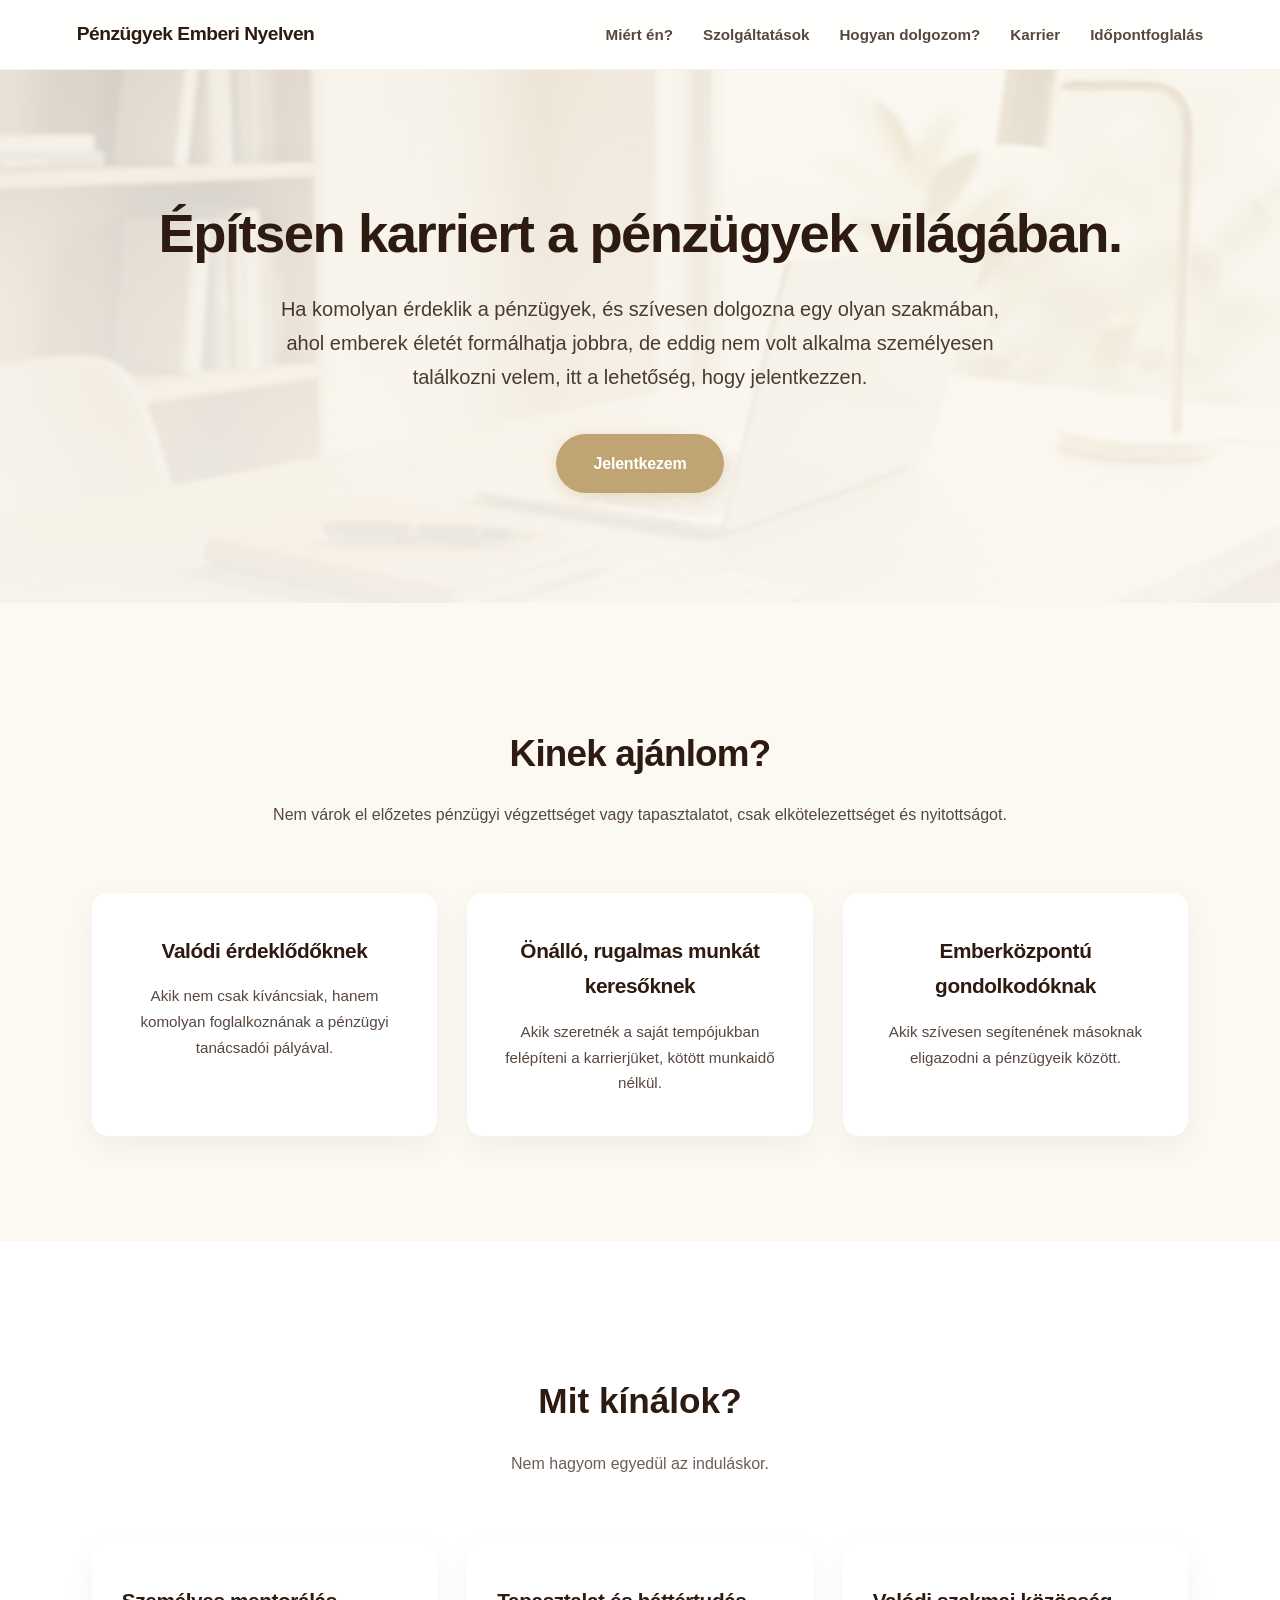
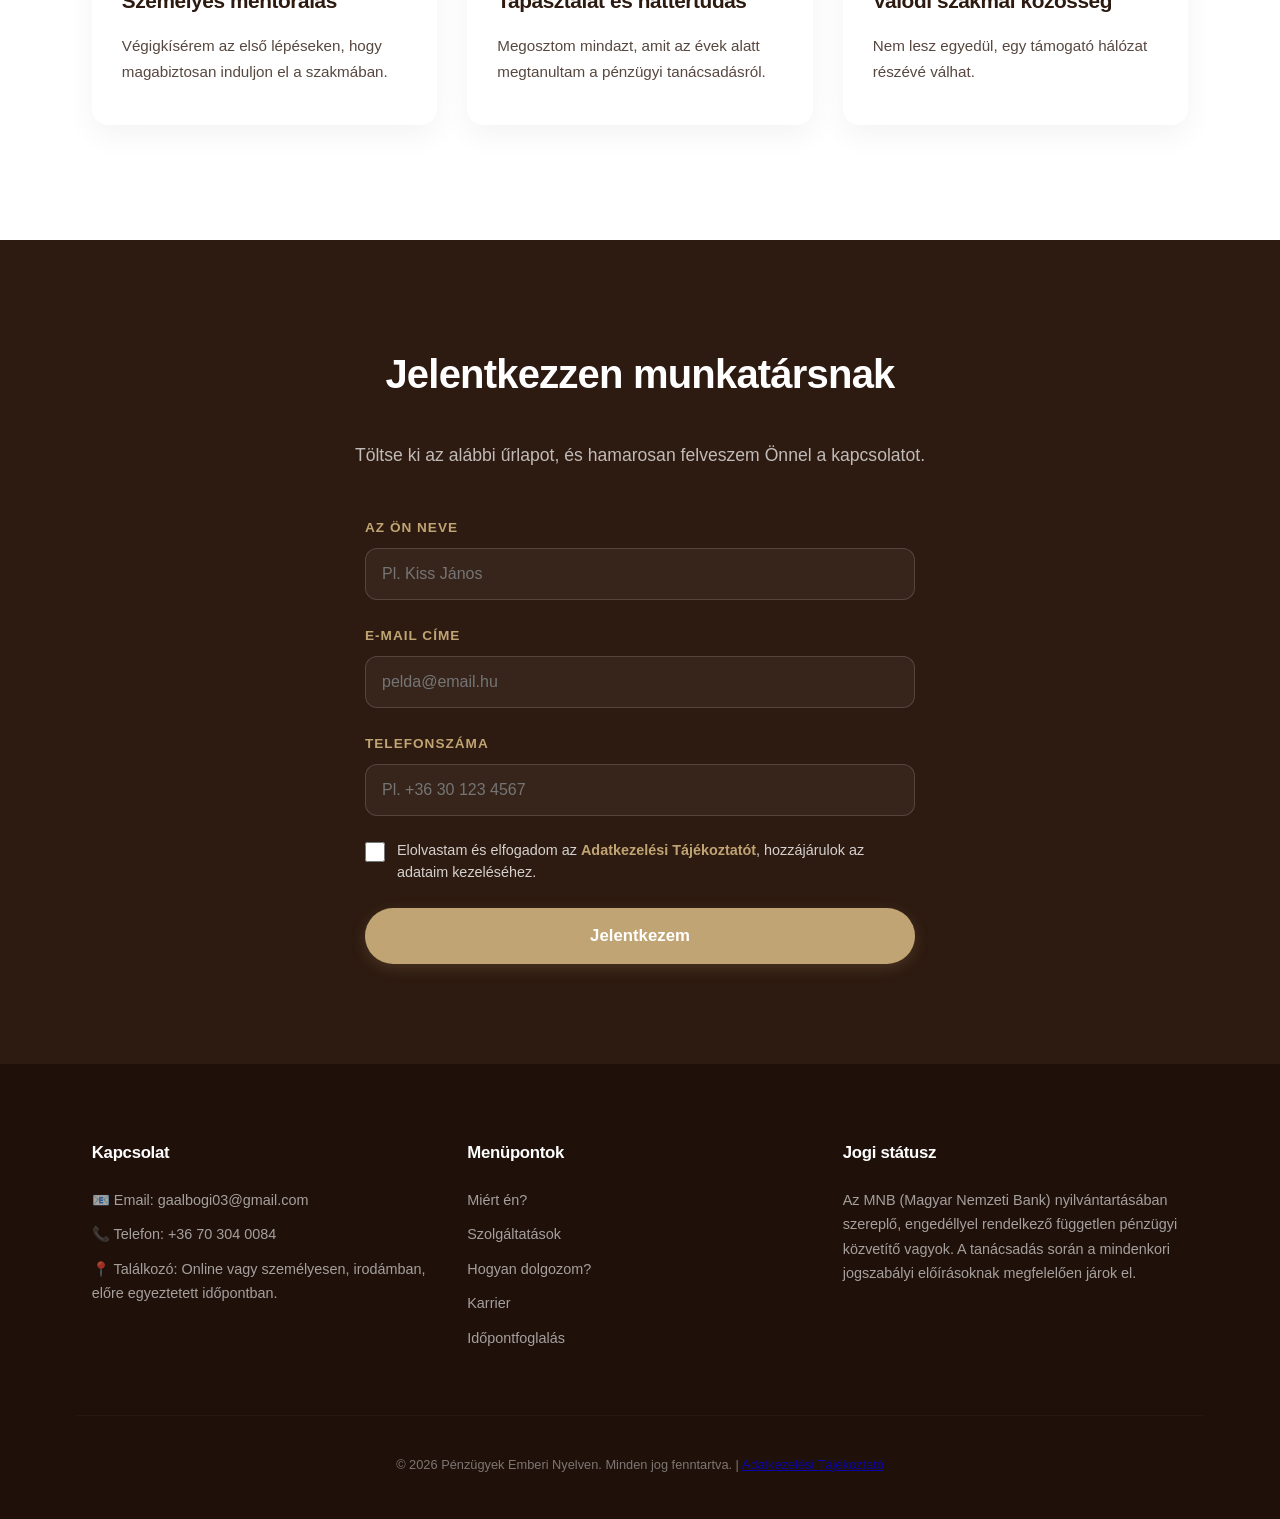
==== karrier.html @ 8284cee0 "Add branded OG share image and unify site tone to formal address Replace the portrait-crop og:image/" ====
<!DOCTYPE html>
<html lang="hu">
<head>
<meta charset="UTF-8">
<meta name="viewport" content="width=device-width, initial-scale=1.0">
<title>Karrier - Csatlakozzon hozzám | Pénzügyek Emberi Nyelven</title>
<link rel="icon" type="image/png" sizes="32x32" href="images/favicon-32.png">
<link rel="icon" type="image/png" sizes="16x16" href="images/favicon-16.png">
<link rel="apple-touch-icon" sizes="180x180" href="images/apple-touch-icon.png">
<meta name="description" content="Érdeklik a pénzügyek, és önálló, rugalmas karriert keres? Jelentkezzen pénzügyi tanácsadó munkatársnak, és induljon el mentorálással a szakmában.">

<!-- MEGOSZTÁSI ELŐNÉZET (OPEN GRAPH) -->
<meta property="og:type" content="website">
<meta property="og:title" content="Karrier a pénzügyek világában | Pénzügyek Emberi Nyelven">
<meta property="og:description" content="Érdeklik a pénzügyek, és önálló, rugalmas karriert keres? Jelentkezzen pénzügyi tanácsadó munkatársnak, és induljon el mentorálással a szakmában.">
<meta property="og:image" content="https://gaalbogi03-ui.github.io/Bogi-weboldal/images/og-image.jpg">
<meta property="og:url" content="https://gaalbogi03-ui.github.io/Bogi-weboldal/karrier.html">
<meta property="og:locale" content="hu_HU">
<meta name="twitter:card" content="summary_large_image">
<meta name="twitter:title" content="Karrier a pénzügyek világában | Pénzügyek Emberi Nyelven">
<meta name="twitter:description" content="Érdeklik a pénzügyek, és önálló, rugalmas karriert keres? Jelentkezzen pénzügyi tanácsadó munkatársnak, és induljon el mentorálással a szakmában.">
<meta name="twitter:image" content="https://gaalbogi03-ui.github.io/Bogi-weboldal/images/og-image.jpg">

<!-- Helyben tárolt Plus Jakarta Sans betűtípus (GDPR miatt nem Google szerverről töltődik be) -->
<link href="fonts/plus-jakarta-sans.css" rel="stylesheet">
<link href="styles.css" rel="stylesheet">

</head>
<body>

<!-- NAVIGÁCIÓ -->
<nav class="navbar">
<div class="container">
<a href="index.html" class="logo">Pénzügyek Emberi Nyelven</a>
<button class="nav-toggle" id="nav-toggle" aria-label="Menü megnyitása" aria-expanded="false">
<span></span><span></span><span></span>
</button>
<ul class="nav-links" id="nav-links">
<li><a href="index.html#rolam">Miért én?</a></li>
<li><a href="index.html#szolgaltatasok">Szolgáltatások</a></li>
<li><a href="index.html#folyamat">Hogyan dolgozom?</a></li>
<li><a href="karrier.html">Karrier</a></li>
<li><a href="index.html#kapcsolat">Időpontfoglalás</a></li>
</ul>
</div>
</nav>

<main>
<!-- KARRIER HERO -->
<header class="hero">
<div class="hero-bg"></div>
<div class="hero-overlay"></div>
<div class="container">
<h1>Építsen karriert a pénzügyek világában.</h1>
<p>Ha komolyan érdeklik a pénzügyek, és szívesen dolgozna egy olyan szakmában, ahol emberek életét formálhatja jobbra, de eddig nem volt alkalma személyesen találkozni velem, itt a lehetőség, hogy jelentkezzen.</p>
<a href="#jelentkezes" class="btn">Jelentkezem</a>
</div>
</header>

<!-- KINEK AJÁNLOM -->
<section class="intro">
<div class="container">
<h2>Kinek ajánlom?</h2>
<p style="max-width: 750px; margin: 0 auto; opacity: 0.8;">Nem várok el előzetes pénzügyi végzettséget vagy tapasztalatot, csak elkötelezettséget és nyitottságot.</p>

<div class="features">
<div class="feature-box">
<h3>Valódi érdeklődőknek</h3>
<p>Akik nem csak kíváncsiak, hanem komolyan foglalkoznának a pénzügyi tanácsadói pályával.</p>
</div>
<div class="feature-box">
<h3>Önálló, rugalmas munkát keresőknek</h3>
<p>Akik szeretnék a saját tempójukban felépíteni a karrierjüket, kötött munkaidő nélkül.</p>
</div>
<div class="feature-box">
<h3>Emberközpontú gondolkodóknak</h3>
<p>Akik szívesen segítenének másoknak eligazodni a pénzügyeik között.</p>
</div>
</div>
</div>
</section>

<!-- MIT KÍNÁLOK -->
<section class="services">
<div class="container">
<h2 style="text-align: center; font-size: 2.2rem; margin-bottom: 20px;">Mit kínálok?</h2>
<p style="text-align: center; opacity: 0.7; margin-bottom: 50px;">Nem hagyom egyedül az induláskor.</p>

<div class="features">
<div class="feature-box">
<h3>Személyes mentorálás</h3>
<p>Végigkísérem az első lépéseken, hogy magabiztosan induljon el a szakmában.</p>
</div>
<div class="feature-box">
<h3>Tapasztalat és háttértudás</h3>
<p>Megosztom mindazt, amit az évek alatt megtanultam a pénzügyi tanácsadásról.</p>
</div>
<div class="feature-box">
<h3>Valódi szakmai közösség</h3>
<p>Nem lesz egyedül, egy támogató hálózat részévé válhat.</p>
</div>
</div>
</div>
</section>

<!-- JELENTKEZÉSI ŰRLAP -->
<section class="contact" id="jelentkezes">
<div class="container">
<h2>Jelentkezzen munkatársnak</h2>
<p>Töltse ki az alábbi űrlapot, és hamarosan felveszem Önnel a kapcsolatot.</p>

<form id="career-form" action="https://api.web3forms.com/submit" method="POST">
<input type="hidden" name="access_key" value="3ff886d4-8d54-4756-86e4-f9f395a678a9">
<input type="hidden" name="subject" value="Új karrier jelentkezés – Pénzügyek Emberi Nyelven">
<input type="hidden" name="from_name" value="Pénzügyek Emberi Nyelven weboldal - Karrier">
<input type="checkbox" name="botcheck" style="display:none" tabindex="-1" autocomplete="off">

<div class="form-group">
<label for="career-name">Az Ön neve</label>
<input type="text" id="career-name" name="name" placeholder="Pl. Kiss János" required>
</div>

<div class="form-group">
<label for="career-email">E-mail címe</label>
<input type="email" id="career-email" name="email" placeholder="pelda@email.hu" required>
</div>

<div class="form-group">
<label for="career-phone">Telefonszáma</label>
<input type="tel" id="career-phone" name="phone" placeholder="Pl. +36 30 123 4567" required>
</div>

<div class="checkbox-group">
<input type="checkbox" id="career-aszf" name="aszf" required>
<label for="career-aszf">Elolvastam és elfogadom az <a href="https://www.ovb.hu/szerviz/adatkezelesi-szabalyzat.html" target="_blank">Adatkezelési Tájékoztatót</a>, hozzájárulok az adataim kezeléséhez.</label>
</div>

<button type="submit" id="career-submit">Jelentkezem</button>
<p id="career-status" style="margin-top: 18px; font-weight: 600; display: none;"></p>
</form>
</div>
</section>
</main>

<!-- LÁBLÉC -->
<footer class="main-footer">
<div class="container">
<div class="footer-grid">
<div class="footer-col">
<h4>Kapcsolat</h4>
<p>📧 Email: <a href="mailto:gaalbogi03@gmail.com">gaalbogi03@gmail.com</a></p>
<p>📞 Telefon: <a href="tel:+36703040084">+36 70 304 0084</a></p>
<p>📍 Találkozó: Online vagy személyesen, irodámban, előre egyeztetett időpontban.</p>
</div>
<div class="footer-col">
<h4>Menüpontok</h4>
<p><a href="index.html#rolam">Miért én?</a></p>
<p><a href="index.html#szolgaltatasok">Szolgáltatások</a></p>
<p><a href="index.html#folyamat">Hogyan dolgozom?</a></p>
<p><a href="karrier.html">Karrier</a></p>
<p><a href="index.html#kapcsolat">Időpontfoglalás</a></p>
</div>
<div class="footer-col">
<h4>Jogi státusz</h4>
<p>Az MNB (Magyar Nemzeti Bank) nyilvántartásában szereplő, engedéllyel rendelkező független pénzügyi közvetítő vagyok. A tanácsadás során a mindenkori jogszabályi előírásoknak megfelelően járok el.</p>
</div>
</div>

<div class="footer-legal">
<p>&copy; 2026 Pénzügyek Emberi Nyelven. Minden jog fenntartva. | <a href="https://www.ovb.hu/szerviz/adatkezelesi-szabalyzat.html" target="_blank">Adatkezelési Tájékoztató</a></p>
</div>
</div>
</footer>

<!-- INTERAKTÍV JAVASCRIPT -->
<script src="script.js"></script>
<script>
// KARRIER JELENTKEZÉSI ŰRLAP KÜLDÉSE (Web3Forms, oldalelhagyás nélkül)
const careerForm = document.getElementById('career-form');
const careerStatus = document.getElementById('career-status');
const careerSubmit = document.getElementById('career-submit');

careerForm.addEventListener('submit', function(e) {
e.preventDefault();

careerSubmit.disabled = true;
careerSubmit.textContent = 'Küldés...';
careerStatus.style.display = 'none';

fetch(careerForm.action, {
method: 'POST',
headers: { 'Accept': 'application/json' },
body: new FormData(careerForm)
})
.then(response => response.json())
.then(data => {
if (data.success) {
careerStatus.textContent = 'Köszönjük a jelentkezését! Hamarosan felvesszük Önnel a kapcsolatot.';
careerStatus.style.color = '#8FCB9B';
careerForm.reset();
} else {
careerStatus.textContent = 'Hiba történt a küldés során. Kérjük, próbálja meg később, vagy írjon a gaalbogi03@gmail.com címre.';
careerStatus.style.color = '#E38B8B';
}
careerStatus.style.display = 'block';
})
.catch(() => {
careerStatus.textContent = 'Hiba történt a küldés során. Kérjük, próbálja meg később, vagy írjon a gaalbogi03@gmail.com címre.';
careerStatus.style.color = '#E38B8B';
careerStatus.style.display = 'block';
})
.finally(() => {
careerSubmit.disabled = false;
careerSubmit.textContent = 'Jelentkezem';
});
});
</script>

</body>
</html>
---- styles.css ----
/* MODERNEBB & PRÉMIUMABB SZÍNPALETTA */
:root {
--primary-bg: #FCF9F2; /* Világos, tiszta krém háttér */
--dark-text: #2D1A10; /* Elegáns mélybarna a szövegeknek */
--accent-gold: #C0A473; /* Matt arany / pezsgő a gomboknak */
--accent-gold-hover: #A88E60;
--white-bg: #ffffff; /* Hófehér a kártyák kiemeléséhez */
--card-shadow: 0 10px 30px rgba(45, 26, 16, 0.05); /* Lágy, modern árnyék */
--card-shadow-hover: 0 20px 40px rgba(45, 26, 16, 0.1);
}

html {
scroll-behavior: smooth;
}

body {
font-family: 'Plus Jakarta Sans', -apple-system, BlinkMacSystemFont, sans-serif;
margin: 0;
padding: 0;
color: var(--dark-text);
background-color: var(--primary-bg);
line-height: 1.7;
-webkit-font-smoothing: antialiased;
}

.container {
width: 88%;
max-width: 1140px;
margin: 0 auto;
}

/* Navigációs sáv - Letisztult, lebegő hatás */
.navbar {
background-color: rgba(255, 255, 255, 0.9);
backdrop-filter: blur(10px);
-webkit-backdrop-filter: blur(10px);
border-bottom: 1px solid rgba(45, 26, 16, 0.05);
padding: 18px 0;
position: sticky;
top: 0;
z-index: 100;
}

.navbar .container {
display: flex;
justify-content: space-between;
align-items: center;
position: relative;
}

.nav-toggle {
display: none;
flex-direction: column;
justify-content: space-between;
width: 26px;
height: 18px;
background: none;
border: none;
padding: 0;
cursor: pointer;
z-index: 110;
}

.nav-toggle span {
display: block;
height: 2px;
width: 100%;
background-color: var(--dark-text);
border-radius: 2px;
transition: transform 0.3s ease, opacity 0.3s ease;
}

.nav-toggle.open span:nth-child(1) {
transform: translateY(8px) rotate(45deg);
}

.nav-toggle.open span:nth-child(2) {
opacity: 0;
}

.nav-toggle.open span:nth-child(3) {
transform: translateY(-8px) rotate(-45deg);
}

.logo {
font-weight: 800;
font-size: 1.2rem;
color: var(--dark-text);
text-decoration: none;
letter-spacing: -0.5px;
}

.nav-links {
display: flex;
list-style: none;
margin: 0;
padding: 0;
}

.nav-links li {
margin-left: 30px;
}

.nav-links a {
text-decoration: none;
color: var(--dark-text);
font-weight: 600;
font-size: 0.95rem;
opacity: 0.8;
transition: opacity 0.2s ease;
}

.nav-links a:hover {
opacity: 1;
}

/* Hero szekció - Lágy színátmenettel + elmosódott háttérkép */
.hero {
padding: 130px 0 110px 0;
text-align: center;
position: relative;
overflow: hidden;
}

.hero-bg {
position: absolute;
inset: 0;
background-image: url('images/hero-bg.jpg');
background-size: cover;
background-position: center;
z-index: 0;
}

.hero-overlay {
position: absolute;
inset: 0;
background: linear-gradient(180deg, rgba(252,249,242,0.82) 0%, rgba(252,249,242,0.94) 100%);
z-index: 1;
}

.hero .container {
position: relative;
z-index: 2;
}

.hero h1 {
font-size: 3.4rem;
font-weight: 800;
color: var(--dark-text);
line-height: 1.25;
margin-bottom: 24px;
margin-top: 0;
letter-spacing: -1.5px;
}

.hero p {
font-size: 1.25rem;
max-width: 720px;
margin: 0 auto 40px auto;
color: var(--dark-text);
opacity: 0.85;
font-weight: 400;
}

/* Gombok */
.btn {
display: inline-block;
background-color: var(--accent-gold);
color: #ffffff;
padding: 16px 38px;
text-decoration: none;
font-weight: 600;
border-radius: 50px;
transition: all 0.3s cubic-bezier(0.16, 1, 0.3, 1);
box-shadow: 0 4px 15px rgba(192, 164, 115, 0.3);
border: none;
cursor: pointer;
font-size: 1rem;
letter-spacing: -0.2px;
}

.btn:hover {
transform: translateY(-2px);
background-color: var(--accent-gold-hover);
box-shadow: 0 8px 25px rgba(192, 164, 115, 0.4);
}

/* Lebegő CTA gomb */
.floating-cta {
position: fixed;
right: 30px;
bottom: 30px;
z-index: 90;
padding: 14px 30px;
font-size: 0.95rem;
opacity: 0;
transform: translateY(20px);
pointer-events: none;
transition: opacity 0.3s ease, transform 0.3s ease;
}

.floating-cta.visible {
opacity: 1;
transform: translateY(0);
pointer-events: auto;
}

@media (max-width: 768px) {
.floating-cta {
right: 20px;
bottom: 20px;
padding: 13px 22px;
font-size: 0.9rem;
}
}

/* Rólam */
.about {
padding: 100px 0;
background-color: var(--white-bg);
}

.about-grid {
display: flex;
align-items: center;
gap: 60px;
}

.about-image {
flex: 0 0 340px;
}

.about-image img {
width: 100%;
display: block;
border-radius: 20px;
box-shadow: var(--card-shadow-hover);
}

.about-text {
flex: 1;
}

.about-eyebrow {
display: block;
color: var(--accent-gold);
font-weight: 700;
text-transform: uppercase;
letter-spacing: 1.5px;
font-size: 0.85rem;
margin-bottom: 10px;
}

.about-text h2 {
font-size: 2rem;
font-weight: 700;
letter-spacing: -0.6px;
margin: 0 0 22px 0;
}

.about-text p {
opacity: 0.85;
margin-bottom: 16px;
font-size: 1.05rem;
}

.about-text p:last-child {
margin-bottom: 0;
}

.about-tags {
margin-top: 28px;
padding-top: 24px;
border-top: 1px solid rgba(45, 26, 16, 0.08);
}

.about-tags-label {
display: block;
font-weight: 700;
font-size: 0.85rem;
text-transform: uppercase;
letter-spacing: 1px;
opacity: 0.6;
margin-bottom: 14px;
}

.about-tags-list {
display: flex;
flex-wrap: wrap;
gap: 10px;
}

.tag {
background-color: var(--primary-bg);
border: 1px solid rgba(45, 26, 16, 0.08);
border-radius: 50px;
padding: 8px 16px;
font-size: 0.85rem;
font-weight: 600;
white-space: nowrap;
}

/* Probléma / Megoldás */
.intro {
padding: 90px 0;
text-align: center;
}

.intro h2 {
font-size: 2.3rem;
font-weight: 700;
letter-spacing: -0.8px;
margin-bottom: 15px;
}

.features {
display: flex;
justify-content: space-between;
flex-wrap: wrap;
margin-top: 50px;
}

.feature-box {
flex: 1;
min-width: 280px;
margin: 15px;
padding: 40px 30px;
background-color: var(--white-bg);
border-radius: 16px;
box-shadow: var(--card-shadow);
transition: all 0.4s cubic-bezier(0.16, 1, 0.3, 1);
}

.feature-box:hover {
transform: translateY(-6px);
box-shadow: var(--card-shadow-hover);
}

.feature-box h3 {
font-size: 1.3rem;
font-weight: 700;
margin-top: 0;
margin-bottom: 15px;
letter-spacing: -0.4px;
}

.feature-box p {
font-size: 0.95rem;
opacity: 0.8;
margin: 0;
}

/* Szolgáltatások */
.services {
padding: 100px 0;
background-color: var(--white-bg);
}

.services-grid {
display: flex;
justify-content: space-between;
flex-wrap: wrap;
}

.service-card {
flex: 1;
min-width: 45%;
margin: 15px;
padding: 40px;
background: var(--primary-bg);
border-radius: 20px;
transition: all 0.4s cubic-bezier(0.16, 1, 0.3, 1);
cursor: pointer;
position: relative;
border: 1px solid rgba(45, 26, 16, 0.03);
text-align: left;
}

.service-card:hover {
background-color: #F5EFE4;
transform: translateY(-4px);
}

.service-header {
display: flex;
justify-content: space-between;
align-items: center;
margin-bottom: 15px;
}

.service-header h3 {
font-size: 1.4rem;
font-weight: 700;
margin: 0;
letter-spacing: -0.5px;
}

.toggle-icon {
font-size: 1.2rem;
color: var(--accent-gold);
transition: transform 0.3s ease;
font-weight: bold;
}

.service-card.active .toggle-icon {
transform: rotate(180deg);
}

.service-card p.intro-text {
margin: 0 0 15px 0;
opacity: 0.85;
}

.service-details {
max-height: 0;
overflow: hidden;
transition: max-height 0.4s cubic-bezier(0.16, 1, 0.3, 1), opacity 0.3s ease;
opacity: 0;
border-top: 1px solid rgba(45, 26, 16, 0.08);
padding-top: 0;
margin-top: 0;
}

.service-card.active .service-details {
max-height: 700px;
opacity: 1;
padding-top: 20px;
margin-top: 15px;
}

.service-details ul {
padding-left: 20px;
margin: 0;
}

.service-details li {
margin-bottom: 10px;
font-size: 0.95rem;
opacity: 0.9;
}

.service-details strong {
color: var(--dark-text);
}

/* Magyarázat rész */
.explanation {
padding: 90px 0;
text-align: center;
}

.explanation h2 {
font-size: 2.1rem;
font-weight: 700;
margin-bottom: 20px;
letter-spacing: -0.5px;
}

.explanation p {
font-size: 1.1rem;
opacity: 0.8;
}

/* Hogyan dolgozunk együtt */
.process {
padding: 100px 0;
background-color: var(--white-bg);
}

.process-steps {
display: flex;
justify-content: space-between;
flex-wrap: wrap;
gap: 30px;
}

.process-step {
flex: 1;
min-width: 260px;
display: flex;
gap: 20px;
}

.process-number {
flex-shrink: 0;
width: 44px;
height: 44px;
border-radius: 50%;
background-color: var(--accent-gold);
color: #ffffff;
display: flex;
align-items: center;
justify-content: center;
font-weight: 700;
font-size: 1.1rem;
}

.process-step h3 {
font-size: 1.15rem;
font-weight: 700;
margin: 6px 0 10px 0;
letter-spacing: -0.3px;
}

.process-step p {
font-size: 0.95rem;
opacity: 0.85;
margin: 0;
}

.process-fee-note {
margin-top: 50px;
padding: 24px 28px;
background-color: var(--primary-bg);
border-radius: 16px;
font-size: 0.95rem;
opacity: 0.9;
}

.process-fee-note strong {
color: var(--dark-text);
}

.process-quote {
margin: 60px 0 0 0;
padding: 0 0 0 24px;
border-left: 3px solid var(--accent-gold);
font-size: 1.2rem;
font-style: italic;
opacity: 0.9;
}

/* Kapcsolati űrlap */
.contact {
background-color: var(--dark-text);
color: #ffffff;
padding: 100px 0;
text-align: center;
}

.contact h2 {
font-size: 2.5rem;
font-weight: 700;
letter-spacing: -0.8px;
margin-top: 0;
}

.contact p {
opacity: 0.7;
font-size: 1.1rem;
}

.contact form {
max-width: 550px;
margin: 45px auto 0 auto;
text-align: left;
}

.form-group {
margin-bottom: 24px;
}

.form-group label {
display: block;
margin-bottom: 9px;
font-weight: 600;
color: var(--accent-gold);
font-size: 0.85rem;
text-transform: uppercase;
letter-spacing: 1px;
}

.contact input, .contact select, .contact textarea {
width: 100%;
padding: 16px;
border-radius: 12px;
border: 1px solid rgba(255, 255, 255, 0.15);
background-color: rgba(255, 255, 255, 0.05);
color: #ffffff;
box-sizing: border-box;
font-family: inherit;
font-size: 1rem;
transition: all 0.3s ease;
-webkit-appearance: none;
appearance: none;
}

.contact input:focus, .contact select:focus, .contact textarea:focus {
outline: none;
border-color: var(--accent-gold);
background-color: rgba(255, 255, 255, 0.08);
}

.select-wrapper {
position: relative;
}

.select-wrapper::after {
content: "↓";
font-size: 1rem;
color: var(--accent-gold);
right: 18px;
top: 14px;
position: absolute;
pointer-events: none;
}

/* JAVÍTOTT ÁSZF RUBLIKA STÍLUS */
.checkbox-group {
display: flex;
align-items: flex-start;
margin-top: 20px;
margin-bottom: 25px;
gap: 12px; /* Biztosítja a tiszta távolságot a négyzet és a szöveg között */
}

.checkbox-group input[type="checkbox"] {
width: 20px;
height: 20px;
margin: 2px 0 0 0;
cursor: pointer;
flex-shrink: 0; /* Megakadályozza, hogy a jelölőnégyzet összenyomódjon */
-webkit-appearance: checkbox; /* Visszaállítja a natív checkbox működést */
appearance: checkbox;
}

.checkbox-group label {
text-transform: none;
font-size: 0.9rem;
font-weight: 400;
color: rgba(255, 255, 255, 0.8);
letter-spacing: 0;
line-height: 1.5;
cursor: pointer;
margin-bottom: 0;
display: inline;
}

.checkbox-group a {
color: var(--accent-gold);
text-decoration: none;
font-weight: 600;
position: relative;
z-index: 5; /* Biztosítja, hogy a link kattintható maradjon */
}

.checkbox-group a:hover {
text-decoration: underline;
}

.contact button {
background-color: var(--accent-gold);
color: #ffffff;
border: none;
padding: 18px 40px;
font-weight: 600;
font-size: 1.05rem;
cursor: pointer;
border-radius: 50px;
width: 100%;
transition: all 0.3s ease;
box-shadow: 0 4px 15px rgba(192, 164, 115, 0.2);
font-family: inherit;
}

.contact button:hover {
background-color: var(--accent-gold-hover);
transform: translateY(-2px);
}

/* Modern lábléc */
.main-footer {
background-color: #1F110A;
color: rgba(255, 255, 255, 0.6);
padding: 60px 0 30px 0;
font-size: 0.9rem;
}

.footer-grid {
display: flex;
justify-content: space-between;
flex-wrap: wrap;
margin-bottom: 40px;
}

.footer-col {
flex: 1;
min-width: 250px;
margin: 15px;
}

.footer-col h4 {
color: #ffffff;
margin-top: 0;
margin-bottom: 20px;
font-size: 1.05rem;
font-weight: 600;
letter-spacing: -0.3px;
}

.footer-col p {
margin: 10px 0;
}

.footer-col a {
color: rgba(255, 255, 255, 0.6);
text-decoration: none;
transition: color 0.2s ease;
}

.footer-col a:hover {
color: var(--accent-gold);
}

.footer-legal {
text-align: center;
padding-top: 25px;
border-top: 1px solid rgba(255, 255, 255, 0.05);
font-size: 0.8rem;
opacity: 0.7;
}

/* Karrier oldal */
.career-intro {
padding: 90px 0;
text-align: center;
}

.career-intro h2 {
font-size: 2.3rem;
font-weight: 700;
letter-spacing: -0.8px;
margin-bottom: 15px;
}

.career-intro > .container > p {
max-width: 750px;
margin: 0 auto;
opacity: 0.8;
}

/* Reszponzív nézet */
@media (max-width: 768px) {
.about-grid {
flex-direction: column;
gap: 30px;
text-align: center;
}
.about-image {
flex: none;
max-width: 240px;
margin: 0 auto;
}
.about-text h2 {
font-size: 1.6rem;
}
.navbar .container {
flex-direction: row;
justify-content: space-between;
}
.nav-toggle {
display: flex;
}
.nav-links {
display: none;
position: absolute;
top: calc(100% + 18px);
left: -6%;
width: 112%;
flex-direction: column;
background-color: var(--white-bg);
box-shadow: 0 15px 30px rgba(45, 26, 16, 0.1);
padding: 10px 0;
}
.nav-links.open {
display: flex;
}
.nav-links li {
margin: 0;
text-align: center;
}
.nav-links a {
display: block;
padding: 14px 20px;
}
.hero h1 {
font-size: 2.4rem;
}
.service-card {
min-width: 100%;
margin: 10px 0;
padding: 30px;
}
.features {
margin-top: 20px;
}
.feature-box {
margin: 10px 0;
}
}
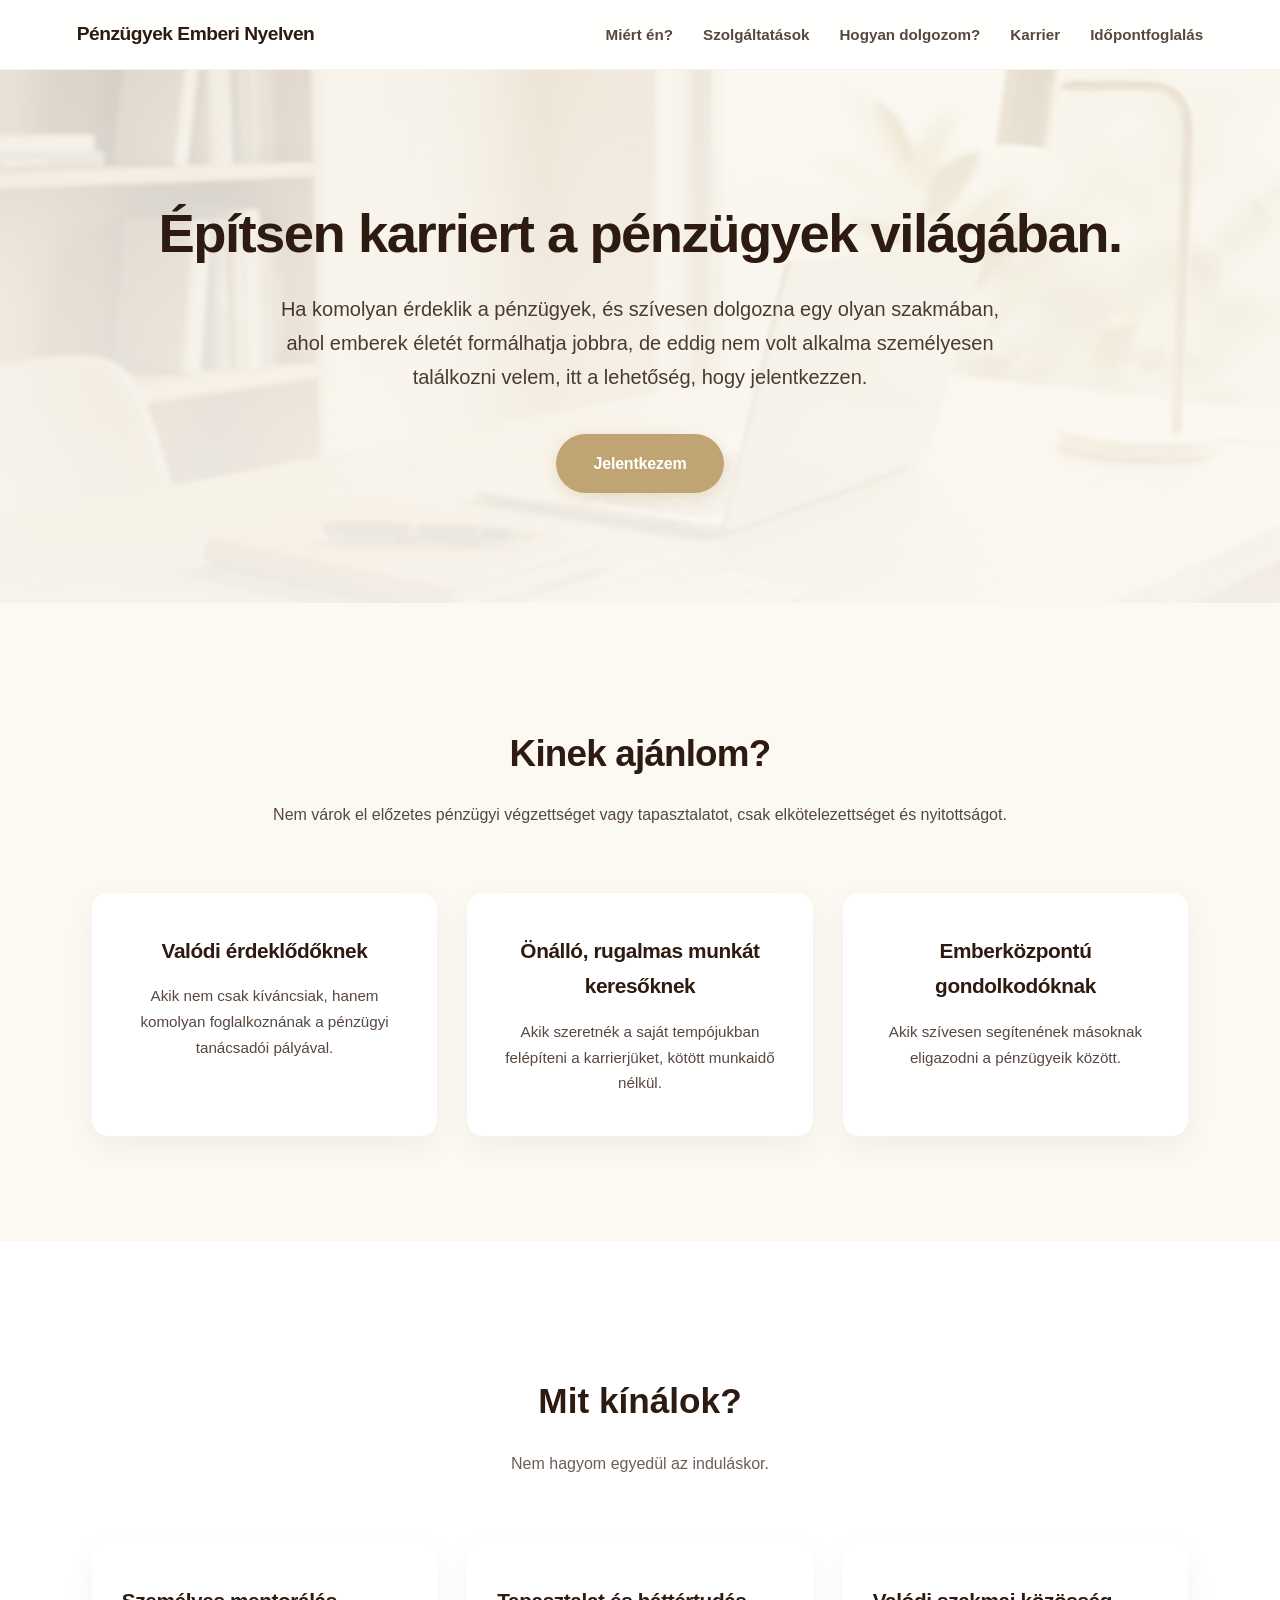
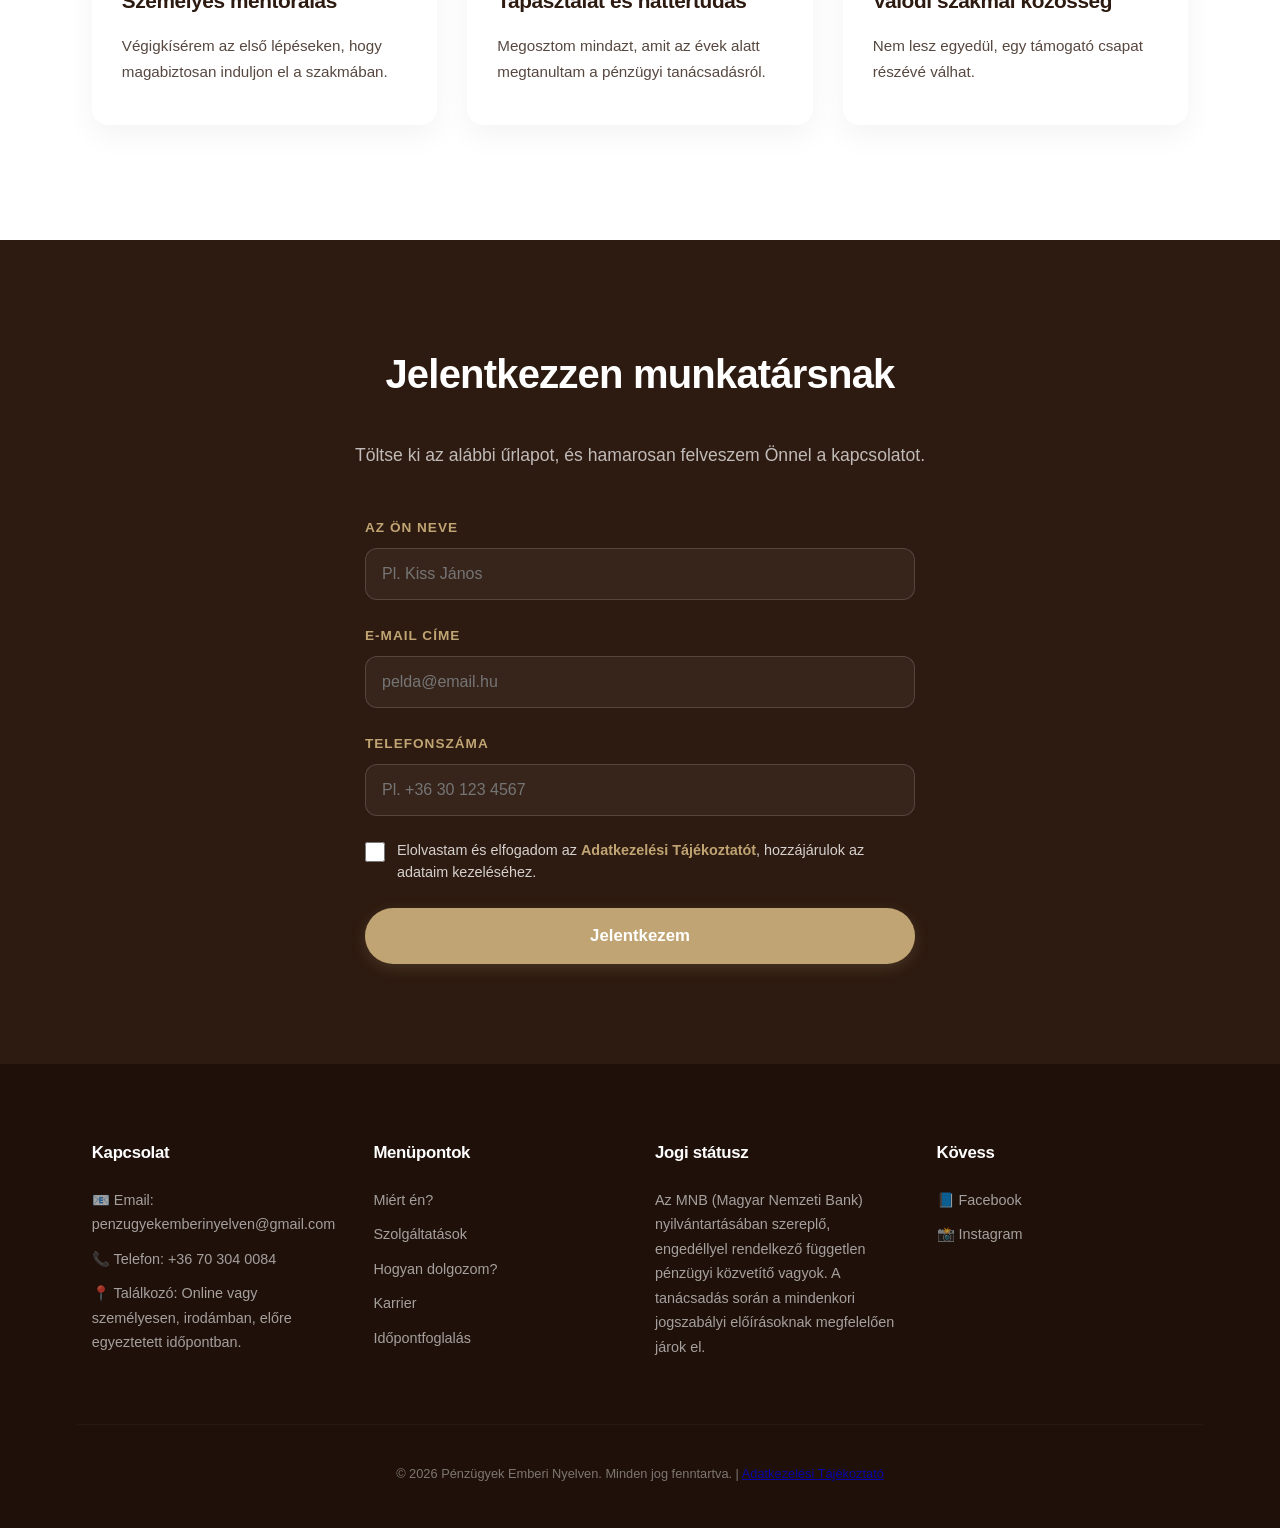
==== commit 9ce302be: "Update contact email address across the site Replace gaalbogi03@gmail.com with penzugyekemberinyelve" ====
--- a/karrier.html
+++ b/karrier.html
@@ -97,7 +97,7 @@
 </div>
 <div class="feature-box">
 <h3>Valódi szakmai közösség</h3>
-<p>Nem lesz egyedül, egy támogató hálózat részévé válhat.</p>
+<p>Nem lesz egyedül, egy támogató csapat részévé válhat.</p>
 </div>
 </div>
 </div>
@@ -148,7 +148,7 @@
 <div class="footer-grid">
 <div class="footer-col">
 <h4>Kapcsolat</h4>
-<p>📧 Email: <a href="mailto:gaalbogi03@gmail.com">gaalbogi03@gmail.com</a></p>
+<p>📧 Email: <a href="mailto:penzugyekemberinyelven@gmail.com">penzugyekemberinyelven@gmail.com</a></p>
 <p>📞 Telefon: <a href="tel:+36703040084">+36 70 304 0084</a></p>
 <p>📍 Találkozó: Online vagy személyesen, irodámban, előre egyeztetett időpontban.</p>
 </div>
@@ -163,6 +163,11 @@
 <div class="footer-col">
 <h4>Jogi státusz</h4>
 <p>Az MNB (Magyar Nemzeti Bank) nyilvántartásában szereplő, engedéllyel rendelkező független pénzügyi közvetítő vagyok. A tanácsadás során a mindenkori jogszabályi előírásoknak megfelelően járok el.</p>
+</div>
+<div class="footer-col">
+<h4>Kövess</h4>
+<p>📘 <a href="https://www.facebook.com/profile.php?id=61591757138707" target="_blank" rel="noopener">Facebook</a></p>
+<p>📸 <a href="https://www.instagram.com/penzugyekemberinyelven/" target="_blank" rel="noopener">Instagram</a></p>
 </div>
 </div>
 
@@ -199,13 +204,13 @@
 careerStatus.style.color = '#8FCB9B';
 careerForm.reset();
 } else {
-careerStatus.textContent = 'Hiba történt a küldés során. Kérjük, próbálja meg később, vagy írjon a gaalbogi03@gmail.com címre.';
+careerStatus.textContent = 'Hiba történt a küldés során. Kérjük, próbálja meg később, vagy írjon a penzugyekemberinyelven@gmail.com címre.';
 careerStatus.style.color = '#E38B8B';
 }
 careerStatus.style.display = 'block';
 })
 .catch(() => {
-careerStatus.textContent = 'Hiba történt a küldés során. Kérjük, próbálja meg később, vagy írjon a gaalbogi03@gmail.com címre.';
+careerStatus.textContent = 'Hiba történt a küldés során. Kérjük, próbálja meg később, vagy írjon a penzugyekemberinyelven@gmail.com címre.';
 careerStatus.style.color = '#E38B8B';
 careerStatus.style.display = 'block';
 })
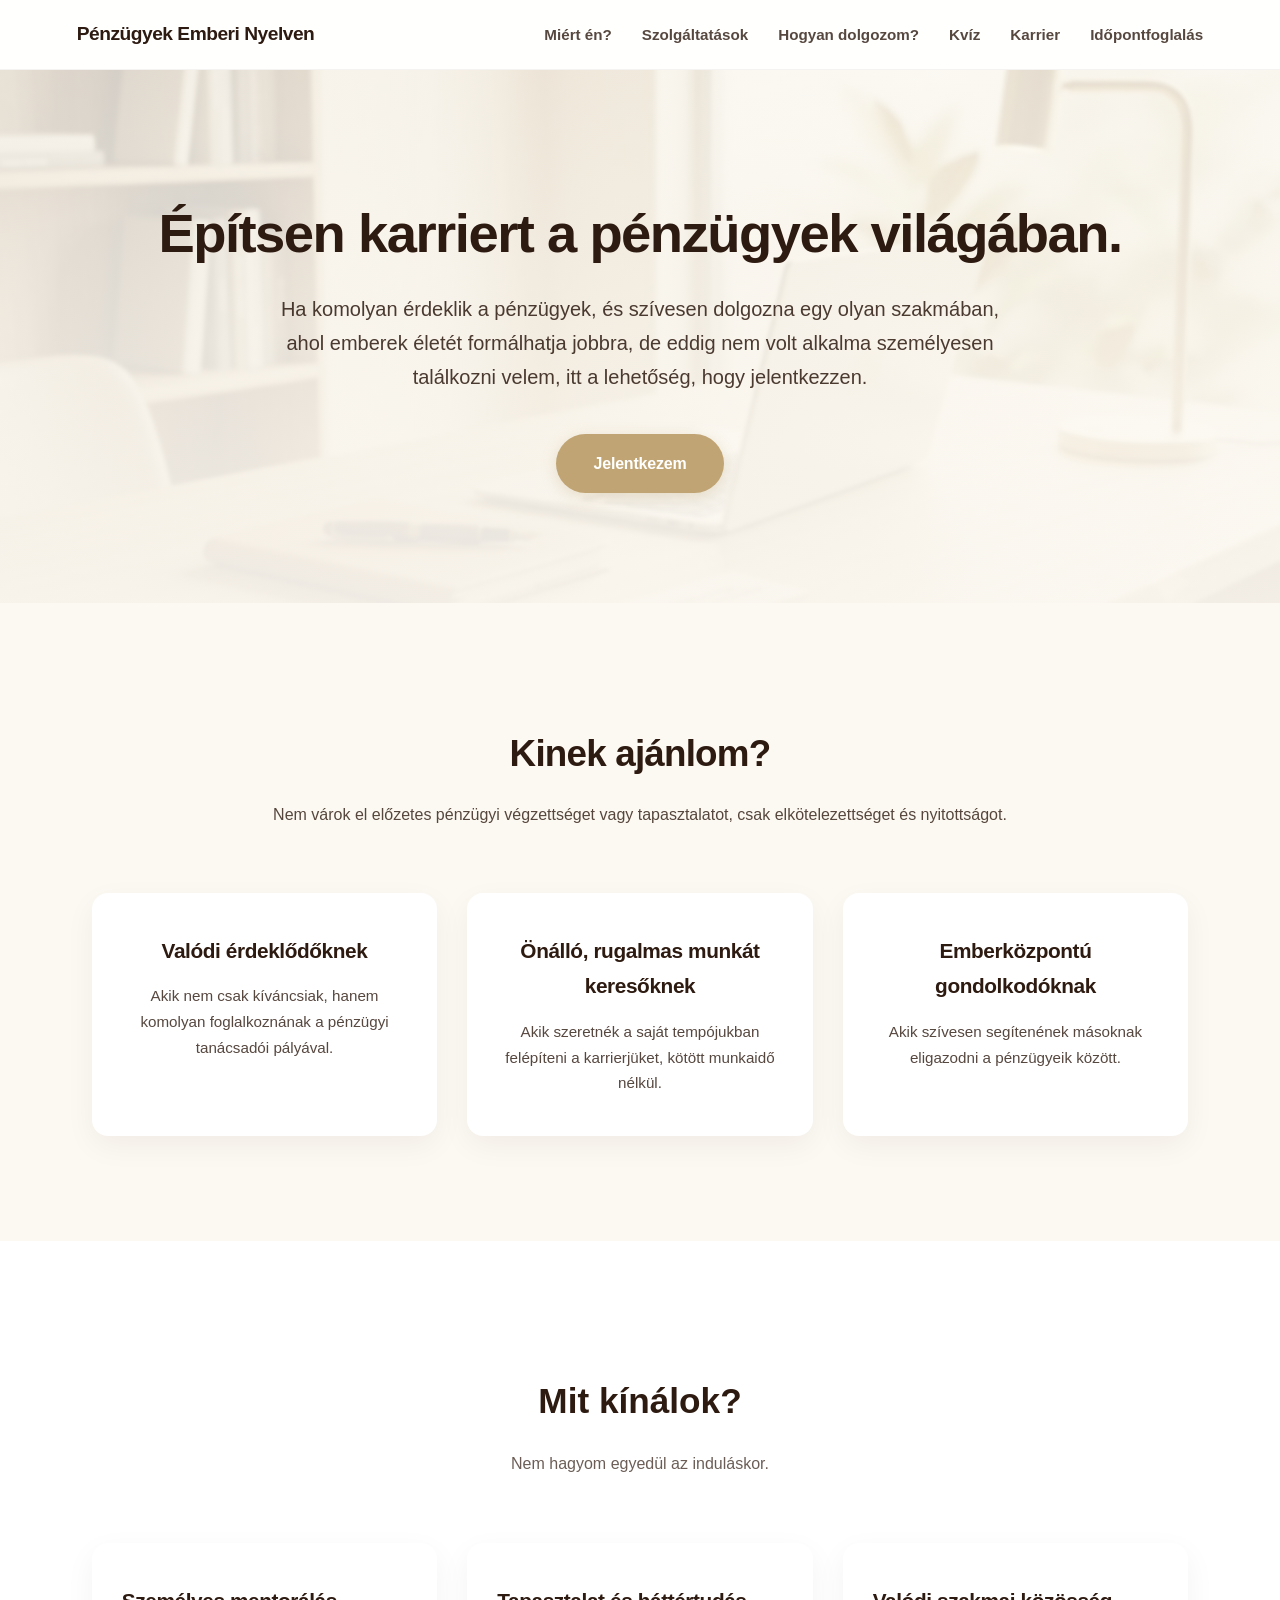
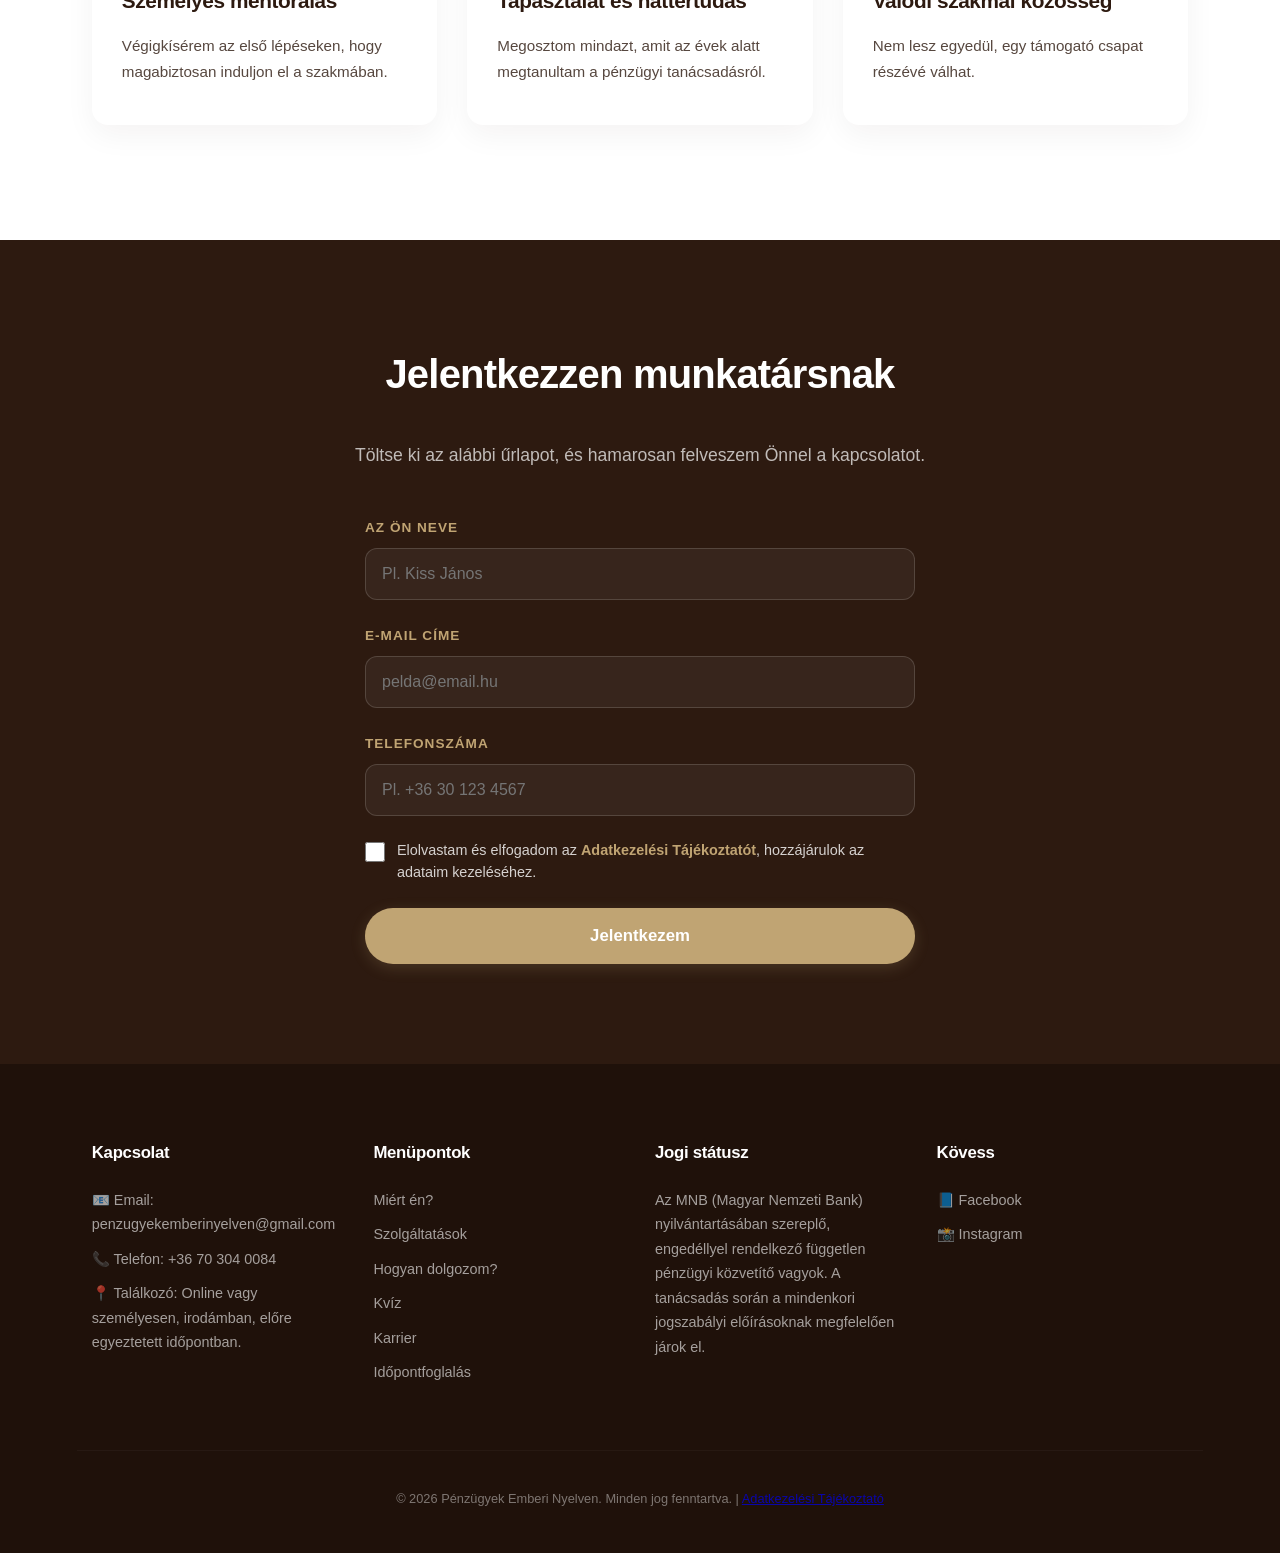
==== commit 71eac2e0: "Add "Milyen típusú megtakarító vagy?" kvíz oldal Új kviz.html oldal 6 kérdéses típustesztet és Web3F" ====
--- a/karrier.html
+++ b/karrier.html
@@ -39,6 +39,7 @@
 <li><a href="index.html#rolam">Miért én?</a></li>
 <li><a href="index.html#szolgaltatasok">Szolgáltatások</a></li>
 <li><a href="index.html#folyamat">Hogyan dolgozom?</a></li>
+<li><a href="kviz.html">Kvíz</a></li>
 <li><a href="karrier.html">Karrier</a></li>
 <li><a href="index.html#kapcsolat">Időpontfoglalás</a></li>
 </ul>
@@ -157,6 +158,7 @@
 <p><a href="index.html#rolam">Miért én?</a></p>
 <p><a href="index.html#szolgaltatasok">Szolgáltatások</a></p>
 <p><a href="index.html#folyamat">Hogyan dolgozom?</a></p>
+<p><a href="kviz.html">Kvíz</a></p>
 <p><a href="karrier.html">Karrier</a></p>
 <p><a href="index.html#kapcsolat">Időpontfoglalás</a></p>
 </div>
--- a/styles.css
+++ b/styles.css
@@ -739,6 +739,235 @@
 opacity: 0.8;
 }
 
+/* Kvíz oldal */
+.quiz-header {
+padding: 90px 0 40px 0;
+text-align: center;
+}
+
+.quiz-header h1 {
+font-size: 2.6rem;
+font-weight: 800;
+letter-spacing: -1px;
+margin-bottom: 18px;
+}
+
+.quiz-header p {
+max-width: 650px;
+margin: 0 auto;
+opacity: 0.8;
+font-size: 1.1rem;
+}
+
+.quiz-promo {
+padding: 70px 0;
+background-color: var(--white-bg);
+}
+
+.quiz-promo-card {
+max-width: 750px;
+margin: 0 auto;
+text-align: center;
+background: linear-gradient(135deg, #FCF9F2 0%, #F5EFE4 100%);
+border: 1px solid rgba(192, 164, 115, 0.3);
+border-radius: 24px;
+padding: 55px 40px;
+}
+
+.quiz-promo-card h2 {
+font-size: 2rem;
+font-weight: 700;
+letter-spacing: -0.6px;
+margin: 10px 0 15px 0;
+}
+
+.quiz-promo-card p {
+opacity: 0.8;
+margin-bottom: 30px;
+font-size: 1.05rem;
+}
+
+.quiz-section {
+padding: 20px 0 100px 0;
+}
+
+.quiz-card {
+max-width: 680px;
+margin: 0 auto;
+background: var(--white-bg);
+border-radius: 24px;
+box-shadow: var(--card-shadow-hover);
+padding: 50px;
+box-sizing: border-box;
+}
+
+.quiz-progress-track {
+height: 6px;
+background: rgba(45, 26, 16, 0.08);
+border-radius: 10px;
+margin-bottom: 36px;
+overflow: hidden;
+}
+
+.quiz-progress-bar {
+height: 100%;
+background: var(--accent-gold);
+border-radius: 10px;
+width: 0%;
+transition: width 0.4s cubic-bezier(0.16, 1, 0.3, 1);
+}
+
+.quiz-question-count {
+font-size: 0.85rem;
+font-weight: 700;
+text-transform: uppercase;
+letter-spacing: 1px;
+color: var(--accent-gold);
+margin-bottom: 10px;
+}
+
+.quiz-question h3 {
+font-size: 1.4rem;
+font-weight: 700;
+margin: 0 0 30px 0;
+letter-spacing: -0.4px;
+}
+
+.quiz-options {
+display: flex;
+flex-direction: column;
+gap: 14px;
+}
+
+.quiz-option {
+padding: 18px 22px;
+border-radius: 14px;
+border: 1.5px solid rgba(45, 26, 16, 0.1);
+background: var(--primary-bg);
+cursor: pointer;
+font-weight: 600;
+font-size: 1rem;
+font-family: inherit;
+text-align: left;
+color: var(--dark-text);
+transition: all 0.25s ease;
+}
+
+.quiz-option:hover {
+border-color: var(--accent-gold);
+background: #F5EFE4;
+}
+
+.quiz-option.selected {
+border-color: var(--accent-gold);
+background: var(--accent-gold);
+color: #ffffff;
+}
+
+.quiz-result {
+text-align: center;
+}
+
+.quiz-result-emoji {
+font-size: 3.4rem;
+margin-bottom: 6px;
+}
+
+.quiz-result h2 {
+font-size: 1.9rem;
+font-weight: 800;
+margin: 0 0 16px 0;
+letter-spacing: -0.6px;
+color: var(--accent-gold);
+}
+
+.quiz-result-desc {
+font-size: 1.05rem;
+opacity: 0.85;
+margin-bottom: 15px;
+text-align: left;
+}
+
+.quiz-result-next {
+font-size: 0.98rem;
+opacity: 0.85;
+margin-bottom: 36px;
+text-align: left;
+padding: 18px 22px;
+background-color: var(--primary-bg);
+border-radius: 14px;
+}
+
+.quiz-lead-intro {
+font-weight: 700;
+margin-bottom: 22px;
+text-align: center;
+}
+
+.quiz-form {
+text-align: left;
+}
+
+.quiz-form .form-group label {
+color: var(--accent-gold);
+}
+
+.quiz-form input {
+width: 100%;
+padding: 15px;
+border-radius: 12px;
+border: 1px solid rgba(45, 26, 16, 0.15);
+background: var(--primary-bg);
+color: var(--dark-text);
+box-sizing: border-box;
+font-family: inherit;
+font-size: 1rem;
+transition: all 0.3s ease;
+}
+
+.quiz-form input:focus {
+outline: none;
+border-color: var(--accent-gold);
+}
+
+.quiz-form .checkbox-group label {
+color: var(--dark-text);
+opacity: 0.8;
+}
+
+.quiz-form button {
+width: 100%;
+background-color: var(--accent-gold);
+color: #ffffff;
+border: none;
+padding: 17px 40px;
+font-weight: 600;
+font-size: 1.05rem;
+border-radius: 50px;
+cursor: pointer;
+font-family: inherit;
+transition: all 0.3s ease;
+}
+
+.quiz-form button:hover {
+background-color: var(--accent-gold-hover);
+transform: translateY(-2px);
+}
+
+.quiz-back-link {
+display: block;
+text-align: center;
+margin-top: 20px;
+font-size: 0.9rem;
+color: var(--dark-text);
+opacity: 0.6;
+text-decoration: none;
+}
+
+.quiz-back-link:hover {
+opacity: 1;
+}
+
 /* Reszponzív nézet */
 @media (max-width: 768px) {
 .about-grid {
@@ -797,4 +1026,13 @@
 .feature-box {
 margin: 10px 0;
 }
-}
+.quiz-card {
+padding: 30px 22px;
+}
+.quiz-header h1 {
+font-size: 2rem;
+}
+.quiz-promo-card {
+padding: 40px 24px;
+}
+}
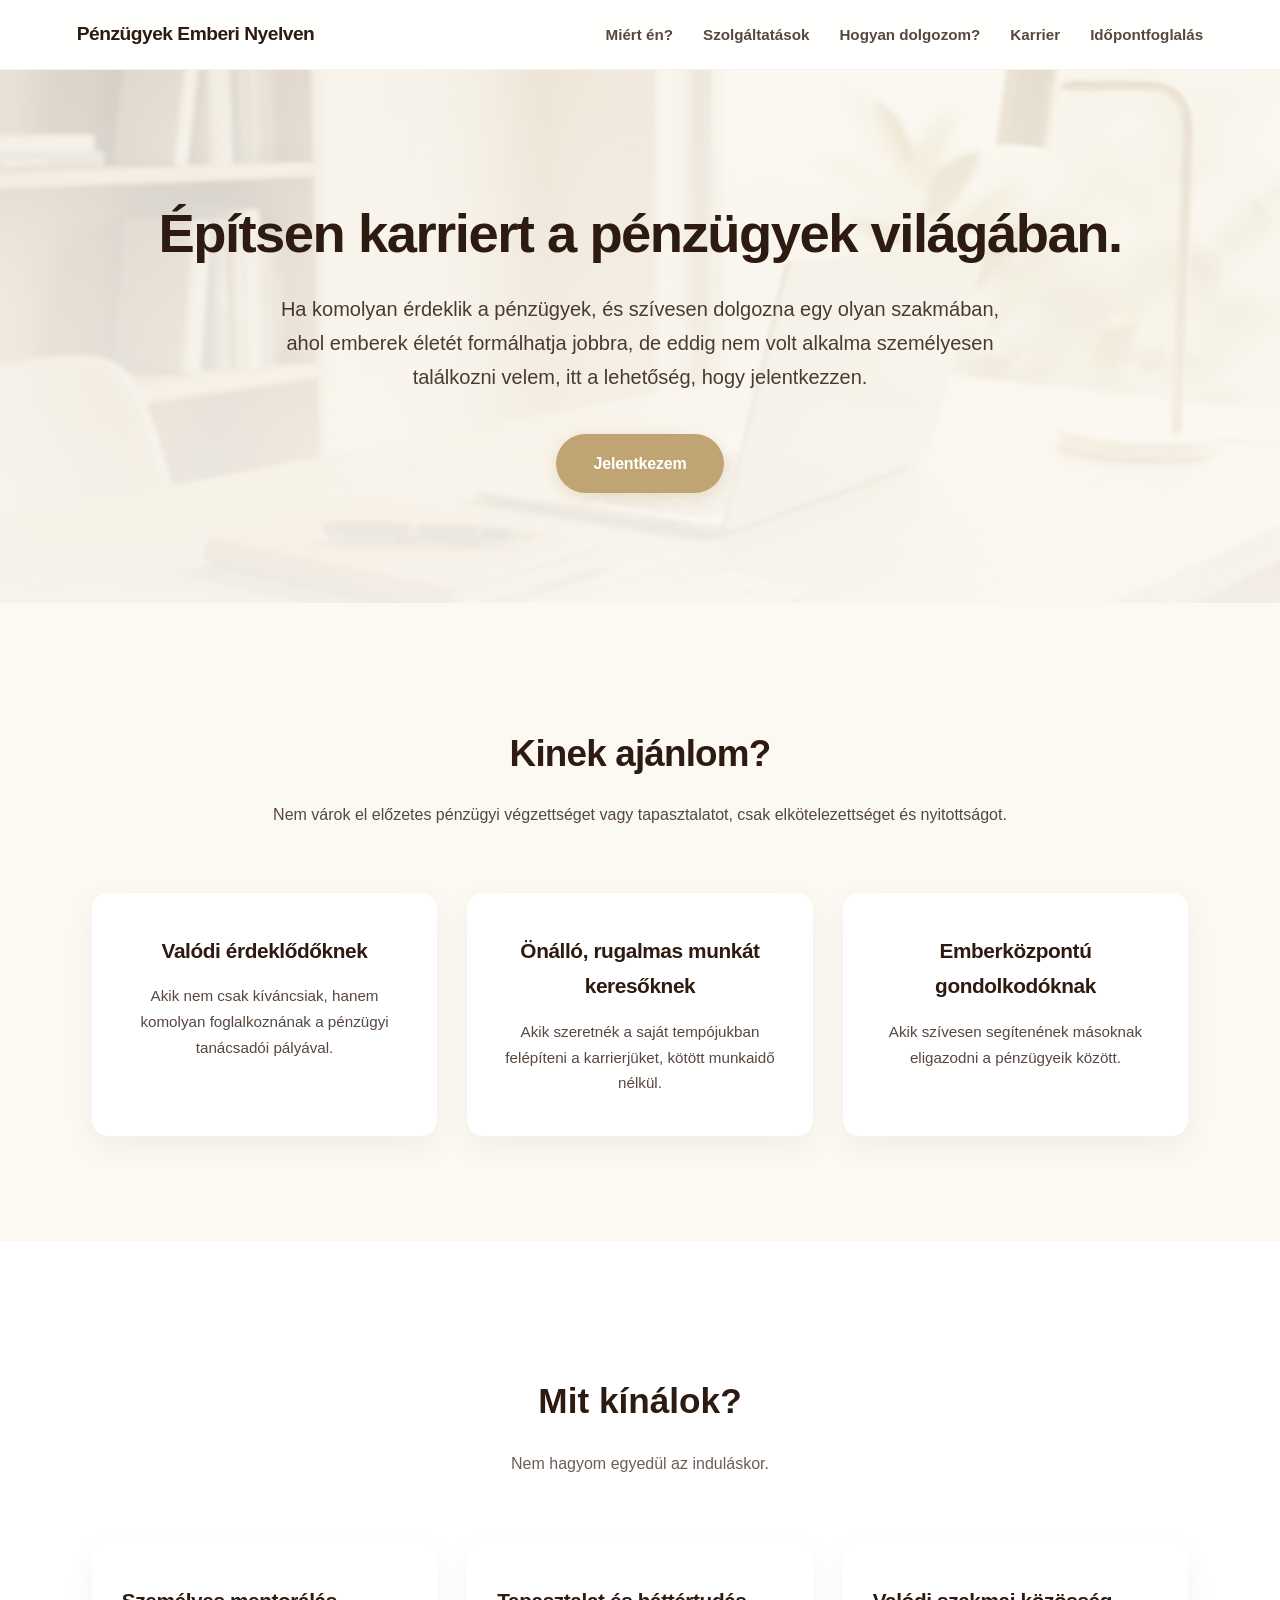
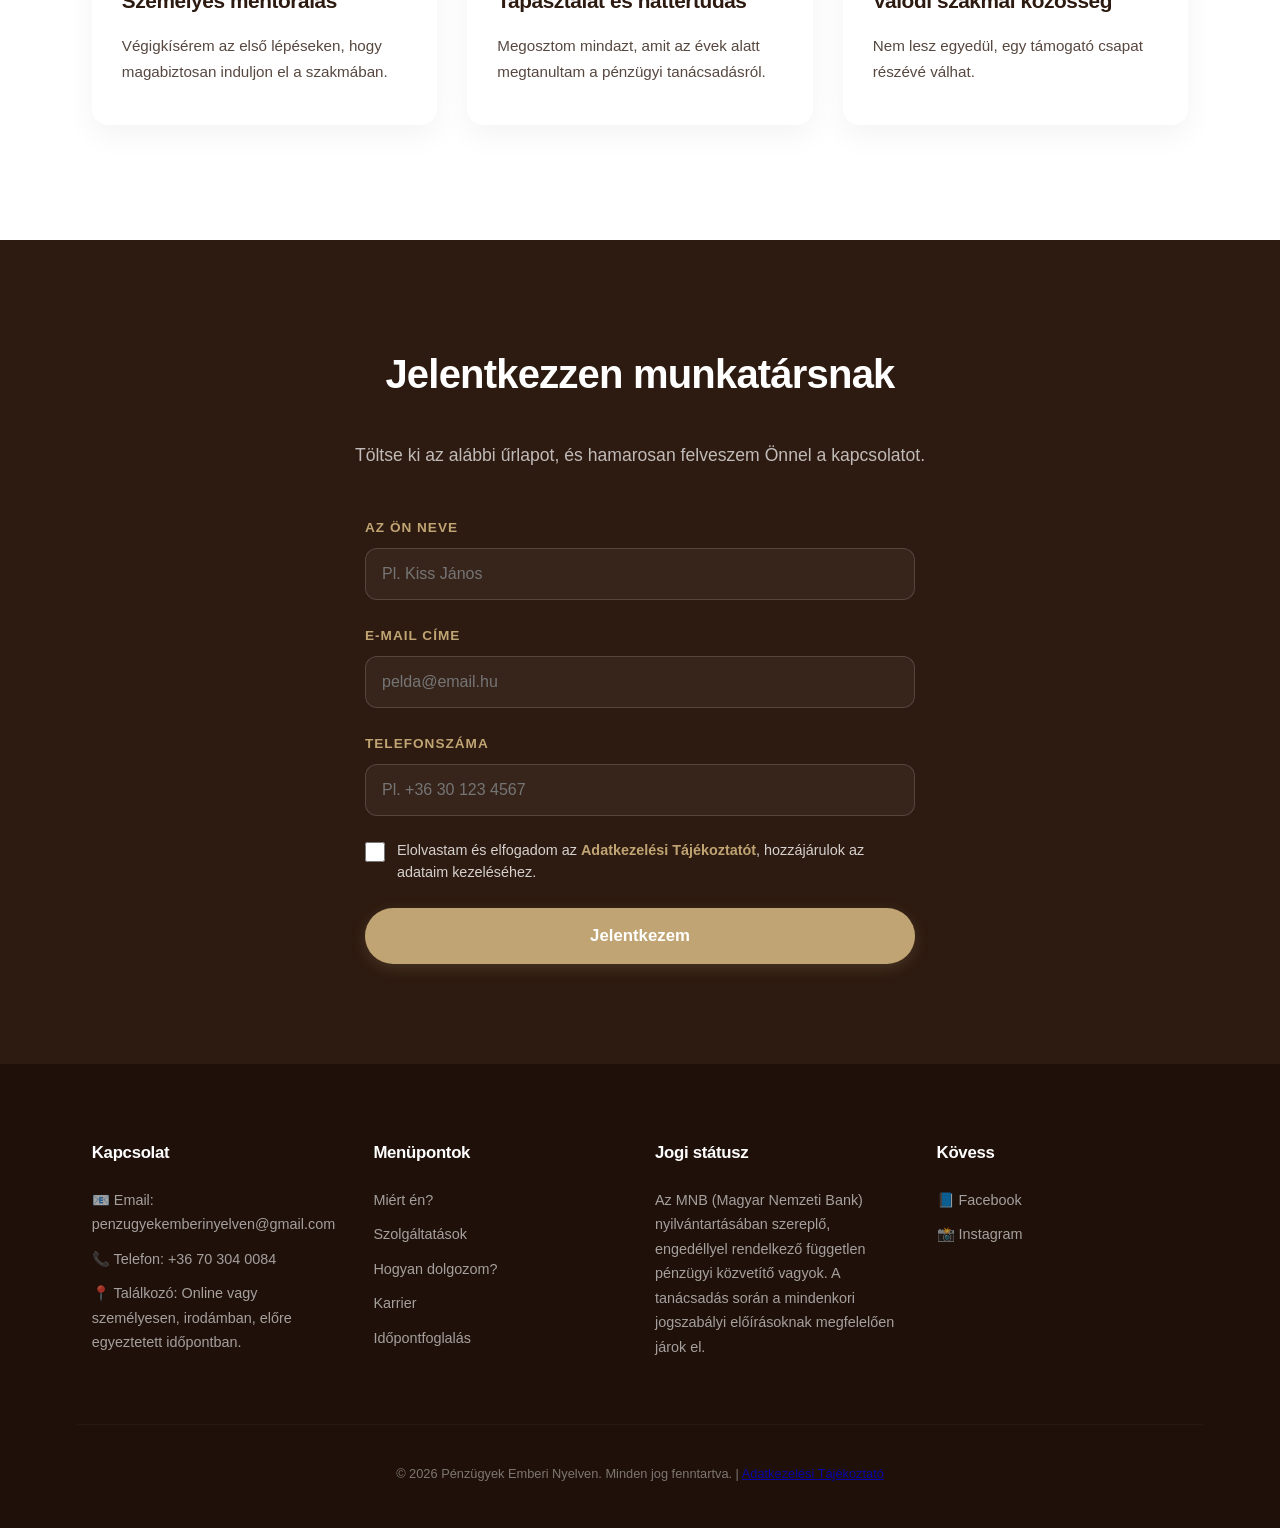
==== commit a18eded4: "Kvíz oldal linkjeinek ideiglenes eltávolítása A kviz.html fájl megmarad, de a nav/footer linkek és a" ====
--- a/karrier.html
+++ b/karrier.html
@@ -39,7 +39,6 @@
 <li><a href="index.html#rolam">Miért én?</a></li>
 <li><a href="index.html#szolgaltatasok">Szolgáltatások</a></li>
 <li><a href="index.html#folyamat">Hogyan dolgozom?</a></li>
-<li><a href="kviz.html">Kvíz</a></li>
 <li><a href="karrier.html">Karrier</a></li>
 <li><a href="index.html#kapcsolat">Időpontfoglalás</a></li>
 </ul>
@@ -158,7 +157,6 @@
 <p><a href="index.html#rolam">Miért én?</a></p>
 <p><a href="index.html#szolgaltatasok">Szolgáltatások</a></p>
 <p><a href="index.html#folyamat">Hogyan dolgozom?</a></p>
-<p><a href="kviz.html">Kvíz</a></p>
 <p><a href="karrier.html">Karrier</a></p>
 <p><a href="index.html#kapcsolat">Időpontfoglalás</a></p>
 </div>
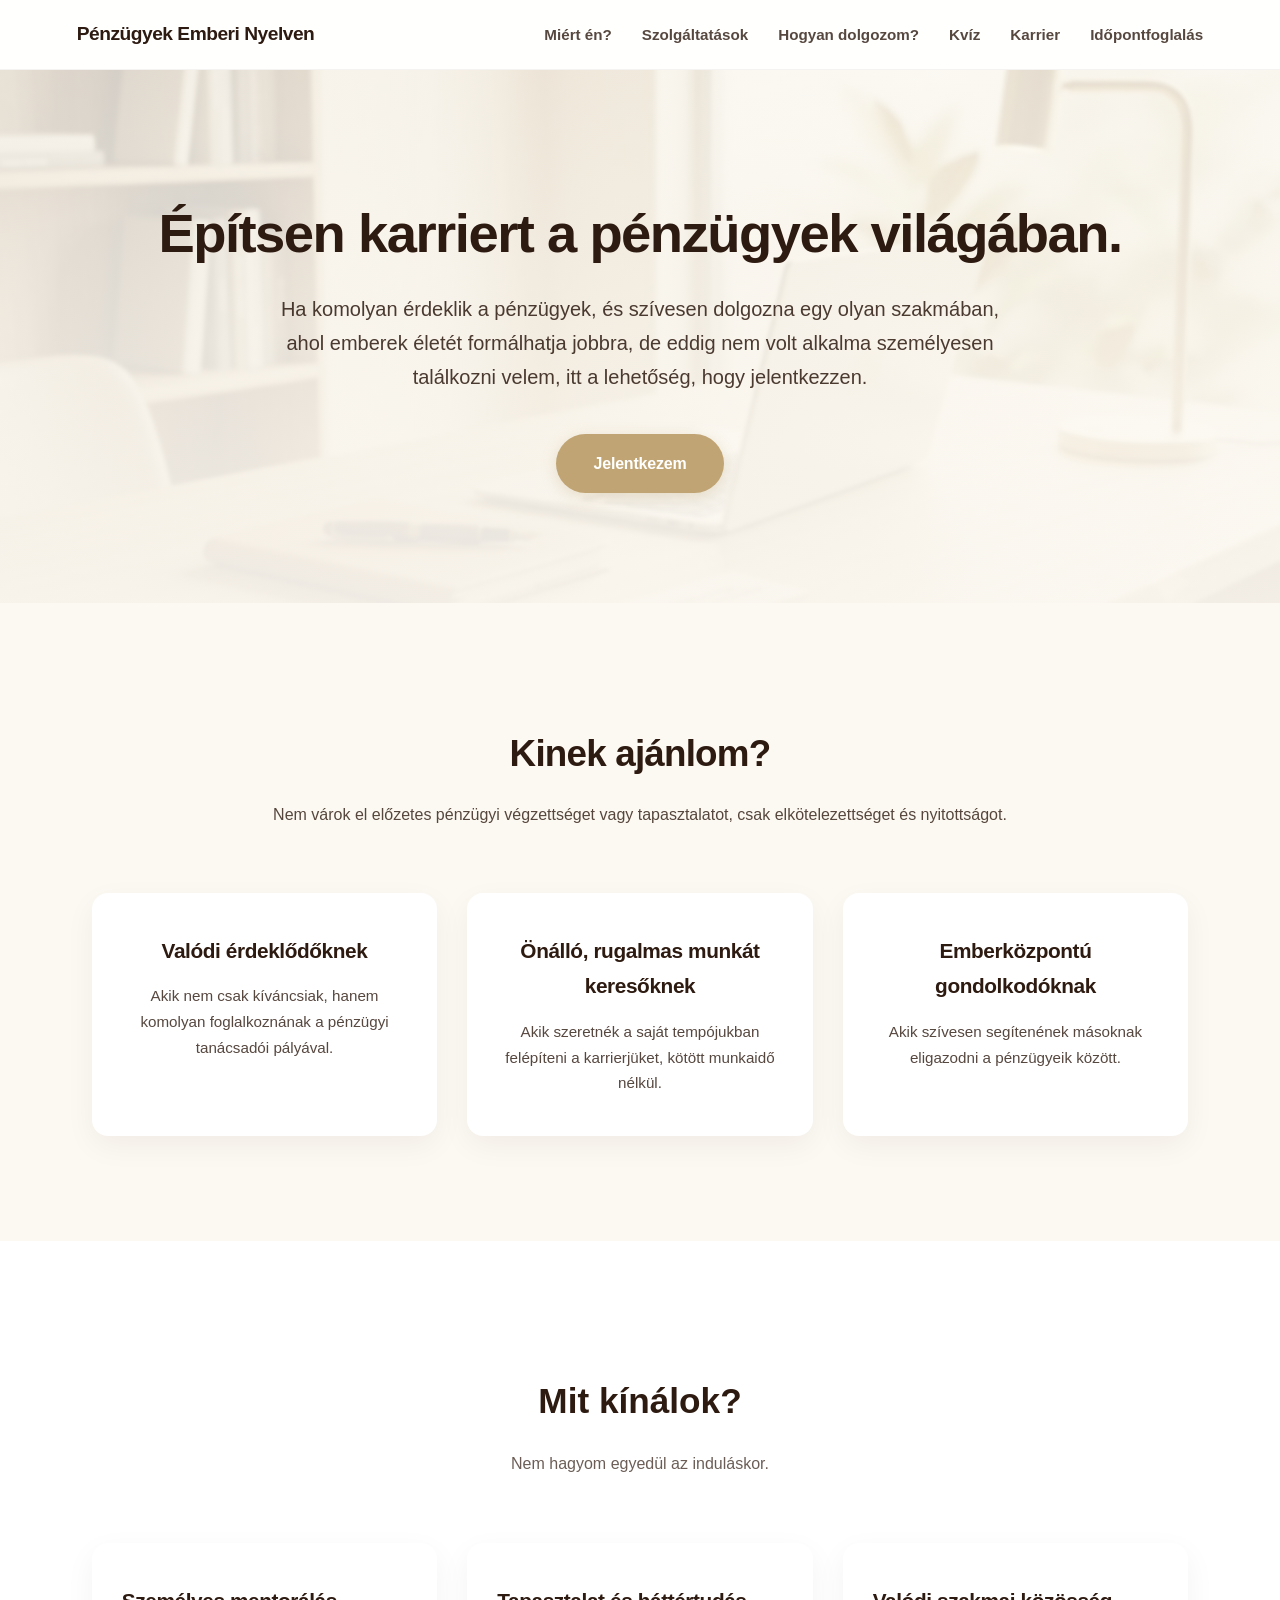
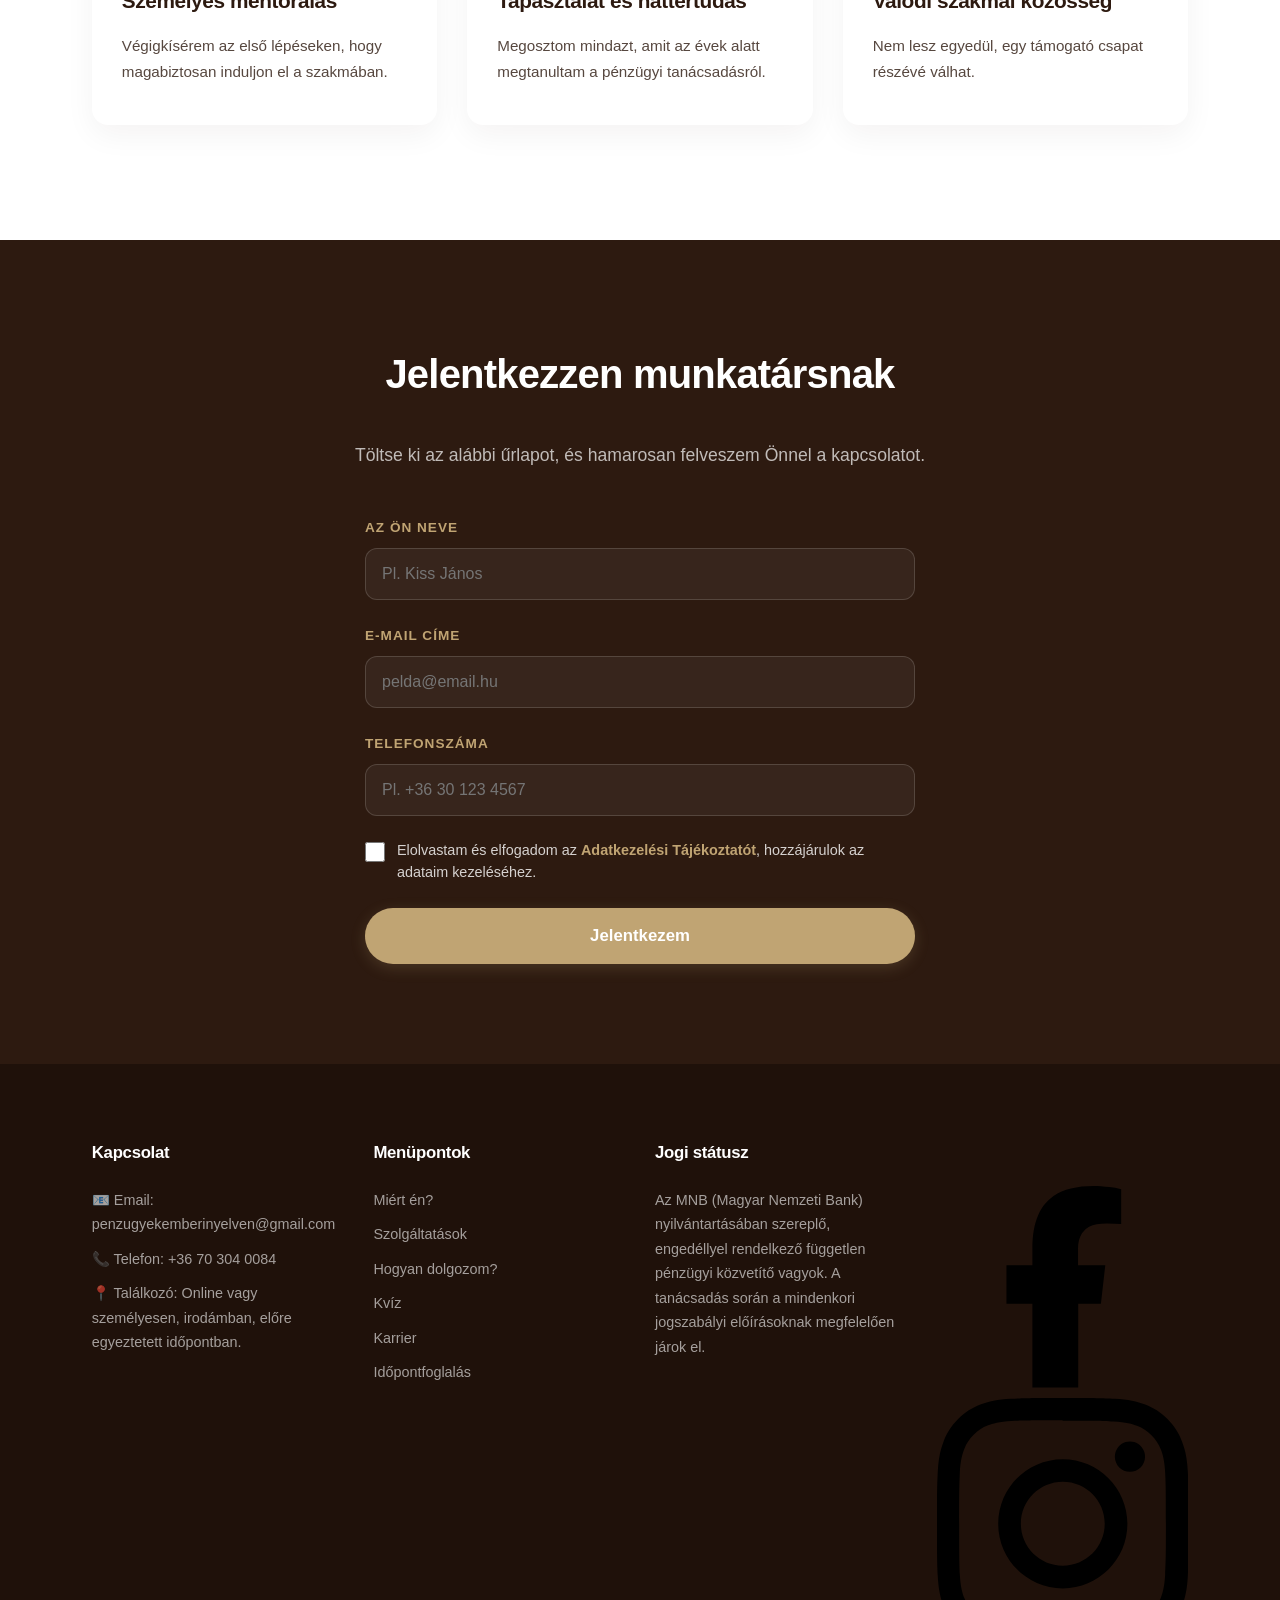
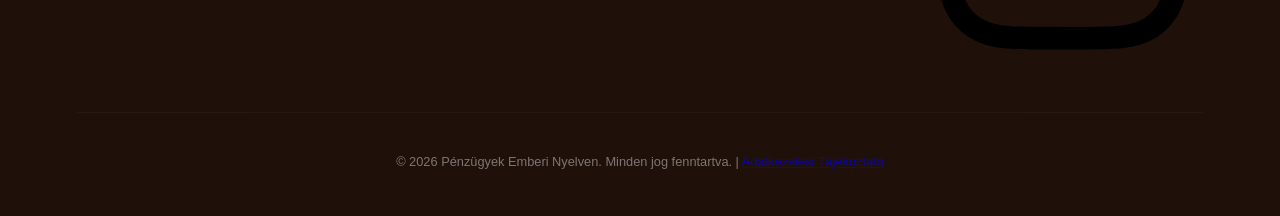
==== commit c9576e31: "GitHub Pages URL-ek frissítése az átnevezett repóhoz A repo gaalbogi03-ui/Bogi-weboldal-ról penzugye" ====
--- a/karrier.html
+++ b/karrier.html
@@ -13,13 +13,13 @@
 <meta property="og:type" content="website">
 <meta property="og:title" content="Karrier a pénzügyek világában | Pénzügyek Emberi Nyelven">
 <meta property="og:description" content="Érdeklik a pénzügyek, és önálló, rugalmas karriert keres? Jelentkezzen pénzügyi tanácsadó munkatársnak, és induljon el mentorálással a szakmában.">
-<meta property="og:image" content="https://gaalbogi03-ui.github.io/Bogi-weboldal/images/og-image.jpg">
-<meta property="og:url" content="https://gaalbogi03-ui.github.io/Bogi-weboldal/karrier.html">
+<meta property="og:image" content="https://gaalbogi03-ui.github.io/penzugyek-emberi-nyelven/images/og-image.jpg">
+<meta property="og:url" content="https://gaalbogi03-ui.github.io/penzugyek-emberi-nyelven/karrier.html">
 <meta property="og:locale" content="hu_HU">
 <meta name="twitter:card" content="summary_large_image">
 <meta name="twitter:title" content="Karrier a pénzügyek világában | Pénzügyek Emberi Nyelven">
 <meta name="twitter:description" content="Érdeklik a pénzügyek, és önálló, rugalmas karriert keres? Jelentkezzen pénzügyi tanácsadó munkatársnak, és induljon el mentorálással a szakmában.">
-<meta name="twitter:image" content="https://gaalbogi03-ui.github.io/Bogi-weboldal/images/og-image.jpg">
+<meta name="twitter:image" content="https://gaalbogi03-ui.github.io/penzugyek-emberi-nyelven/images/og-image.jpg">
 
 <!-- Helyben tárolt Plus Jakarta Sans betűtípus (GDPR miatt nem Google szerverről töltődik be) -->
 <link href="fonts/plus-jakarta-sans.css" rel="stylesheet">
@@ -39,6 +39,7 @@
 <li><a href="index.html#rolam">Miért én?</a></li>
 <li><a href="index.html#szolgaltatasok">Szolgáltatások</a></li>
 <li><a href="index.html#folyamat">Hogyan dolgozom?</a></li>
+<li><a href="kviz.html">Kvíz</a></li>
 <li><a href="karrier.html">Karrier</a></li>
 <li><a href="index.html#kapcsolat">Időpontfoglalás</a></li>
 </ul>
@@ -157,6 +158,7 @@
 <p><a href="index.html#rolam">Miért én?</a></p>
 <p><a href="index.html#szolgaltatasok">Szolgáltatások</a></p>
 <p><a href="index.html#folyamat">Hogyan dolgozom?</a></p>
+<p><a href="kviz.html">Kvíz</a></p>
 <p><a href="karrier.html">Karrier</a></p>
 <p><a href="index.html#kapcsolat">Időpontfoglalás</a></p>
 </div>
@@ -164,10 +166,13 @@
 <h4>Jogi státusz</h4>
 <p>Az MNB (Magyar Nemzeti Bank) nyilvántartásában szereplő, engedéllyel rendelkező független pénzügyi közvetítő vagyok. A tanácsadás során a mindenkori jogszabályi előírásoknak megfelelően járok el.</p>
 </div>
-<div class="footer-col">
-<h4>Kövess</h4>
-<p>📘 <a href="https://www.facebook.com/profile.php?id=61591757138707" target="_blank" rel="noopener">Facebook</a></p>
-<p>📸 <a href="https://www.instagram.com/penzugyekemberinyelven/" target="_blank" rel="noopener">Instagram</a></p>
+<div class="footer-col footer-social">
+<a href="https://www.facebook.com/profile.php?id=61591757138707" target="_blank" rel="noopener" class="footer-social-icon" aria-label="Facebook">
+<svg viewBox="0 0 24 24" xmlns="http://www.w3.org/2000/svg"><path d="M9.101 23.691v-7.98H6.627v-3.667h2.474v-1.58c0-4.085 1.848-5.978 5.858-5.978.401 0 .955.042 1.468.103a8.68 8.68 0 0 1 1.141.195v3.325a8.623 8.623 0 0 0-.653-.036 26.805 26.805 0 0 0-.733-.009c-.707 0-1.259.096-1.675.313a1.746 1.746 0 0 0-.679.612c-.258.42-.376.876-.376 1.474v1.586h2.6l-.416 3.667h-2.166v7.98H9.101Z"/></svg>
+</a>
+<a href="https://www.instagram.com/penzugyekemberinyelven/" target="_blank" rel="noopener" class="footer-social-icon" aria-label="Instagram">
+<svg viewBox="0 0 24 24" xmlns="http://www.w3.org/2000/svg"><path d="M12 0C8.74 0 8.333.014 7.053.072 5.775.132 4.905.333 4.14.63c-.789.306-1.459.717-2.126 1.384S.935 3.35.63 4.14C.333 4.905.131 5.775.072 7.053.014 8.333 0 8.74 0 12s.014 3.667.072 4.947c.06 1.277.261 2.148.558 2.913.306.788.717 1.459 1.384 2.126.667.666 1.336 1.079 2.126 1.384.766.296 1.636.499 2.913.558C8.333 23.988 8.74 24 12 24s3.667-.014 4.947-.072c1.277-.06 2.148-.262 2.913-.558.788-.306 1.459-.718 2.126-1.384.666-.667 1.079-1.335 1.384-2.126.296-.765.499-1.636.558-2.913.06-1.28.072-1.687.072-4.947s-.014-3.667-.072-4.947c-.06-1.277-.262-2.149-.558-2.913-.306-.789-.718-1.459-1.384-2.126C21.319 1.347 20.651.935 19.86.63c-.765-.297-1.636-.499-2.913-.558C15.667.014 15.26 0 12 0zm0 2.16c3.203 0 3.585.016 4.85.071 1.17.055 1.805.249 2.227.415.562.217.96.477 1.382.896.419.42.679.819.896 1.381.164.422.36 1.057.413 2.227.057 1.266.07 1.646.07 4.85s-.015 3.585-.074 4.85c-.061 1.17-.256 1.805-.421 2.227-.224.562-.479.96-.899 1.382-.419.419-.824.679-1.38.896-.42.164-1.065.36-2.235.413-1.274.057-1.649.07-4.859.07-3.211 0-3.586-.015-4.859-.074-1.171-.061-1.816-.256-2.236-.421-.569-.224-.96-.479-1.379-.899-.421-.419-.69-.824-.9-1.38-.165-.42-.359-1.065-.42-2.235-.045-1.26-.061-1.649-.061-4.844 0-3.196.016-3.586.061-4.861.061-1.17.255-1.814.42-2.234.21-.57.479-.96.9-1.381.419-.419.81-.689 1.379-.898.42-.166 1.051-.361 2.221-.421 1.275-.045 1.65-.06 4.859-.06l.045.03zm0 3.678c-3.405 0-6.162 2.76-6.162 6.162 0 3.405 2.76 6.162 6.162 6.162 3.405 0 6.162-2.76 6.162-6.162 0-3.405-2.76-6.162-6.162-6.162zM12 16c-2.21 0-4-1.79-4-4s1.79-4 4-4 4 1.79 4 4-1.79 4-4 4zm7.846-10.405c0 .795-.646 1.44-1.44 1.44-.795 0-1.44-.646-1.44-1.44 0-.794.646-1.439 1.44-1.439.793-.001 1.44.645 1.44 1.439z"/></svg>
+</a>
 </div>
 </div>
 
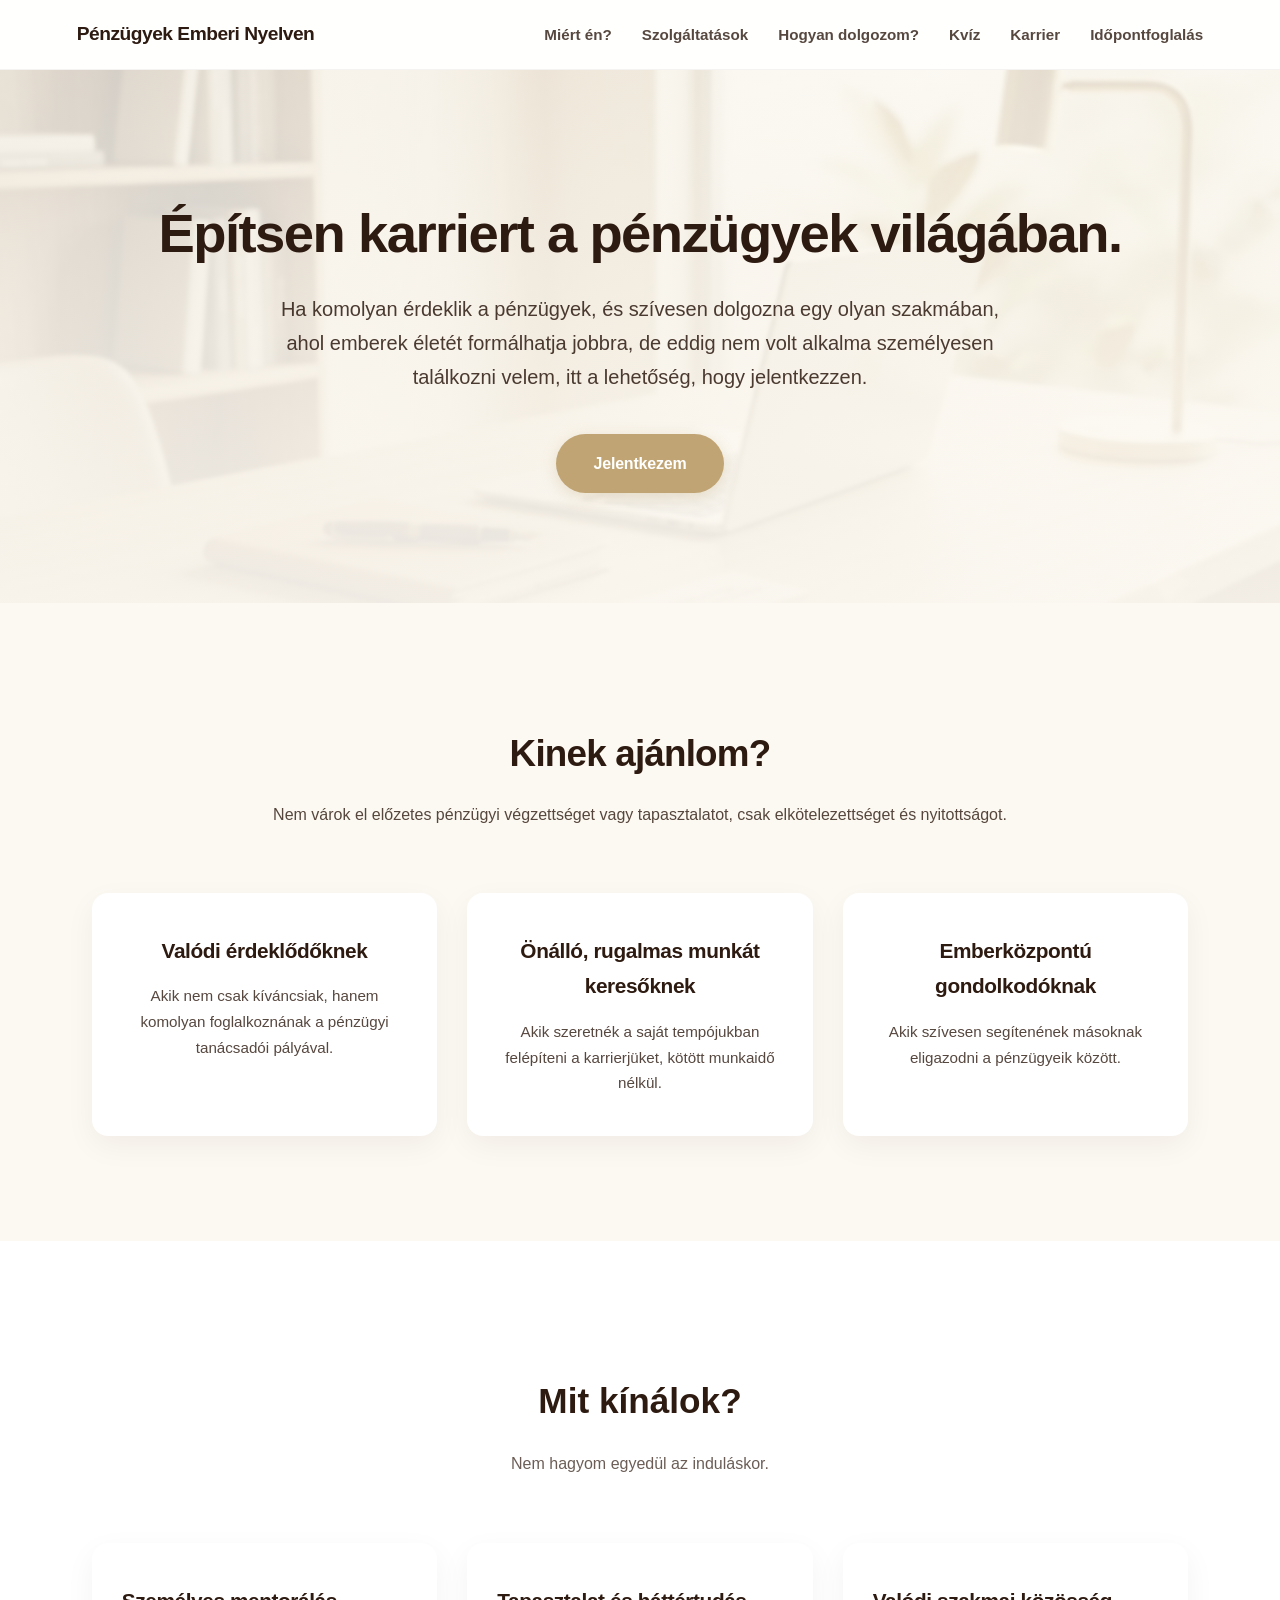
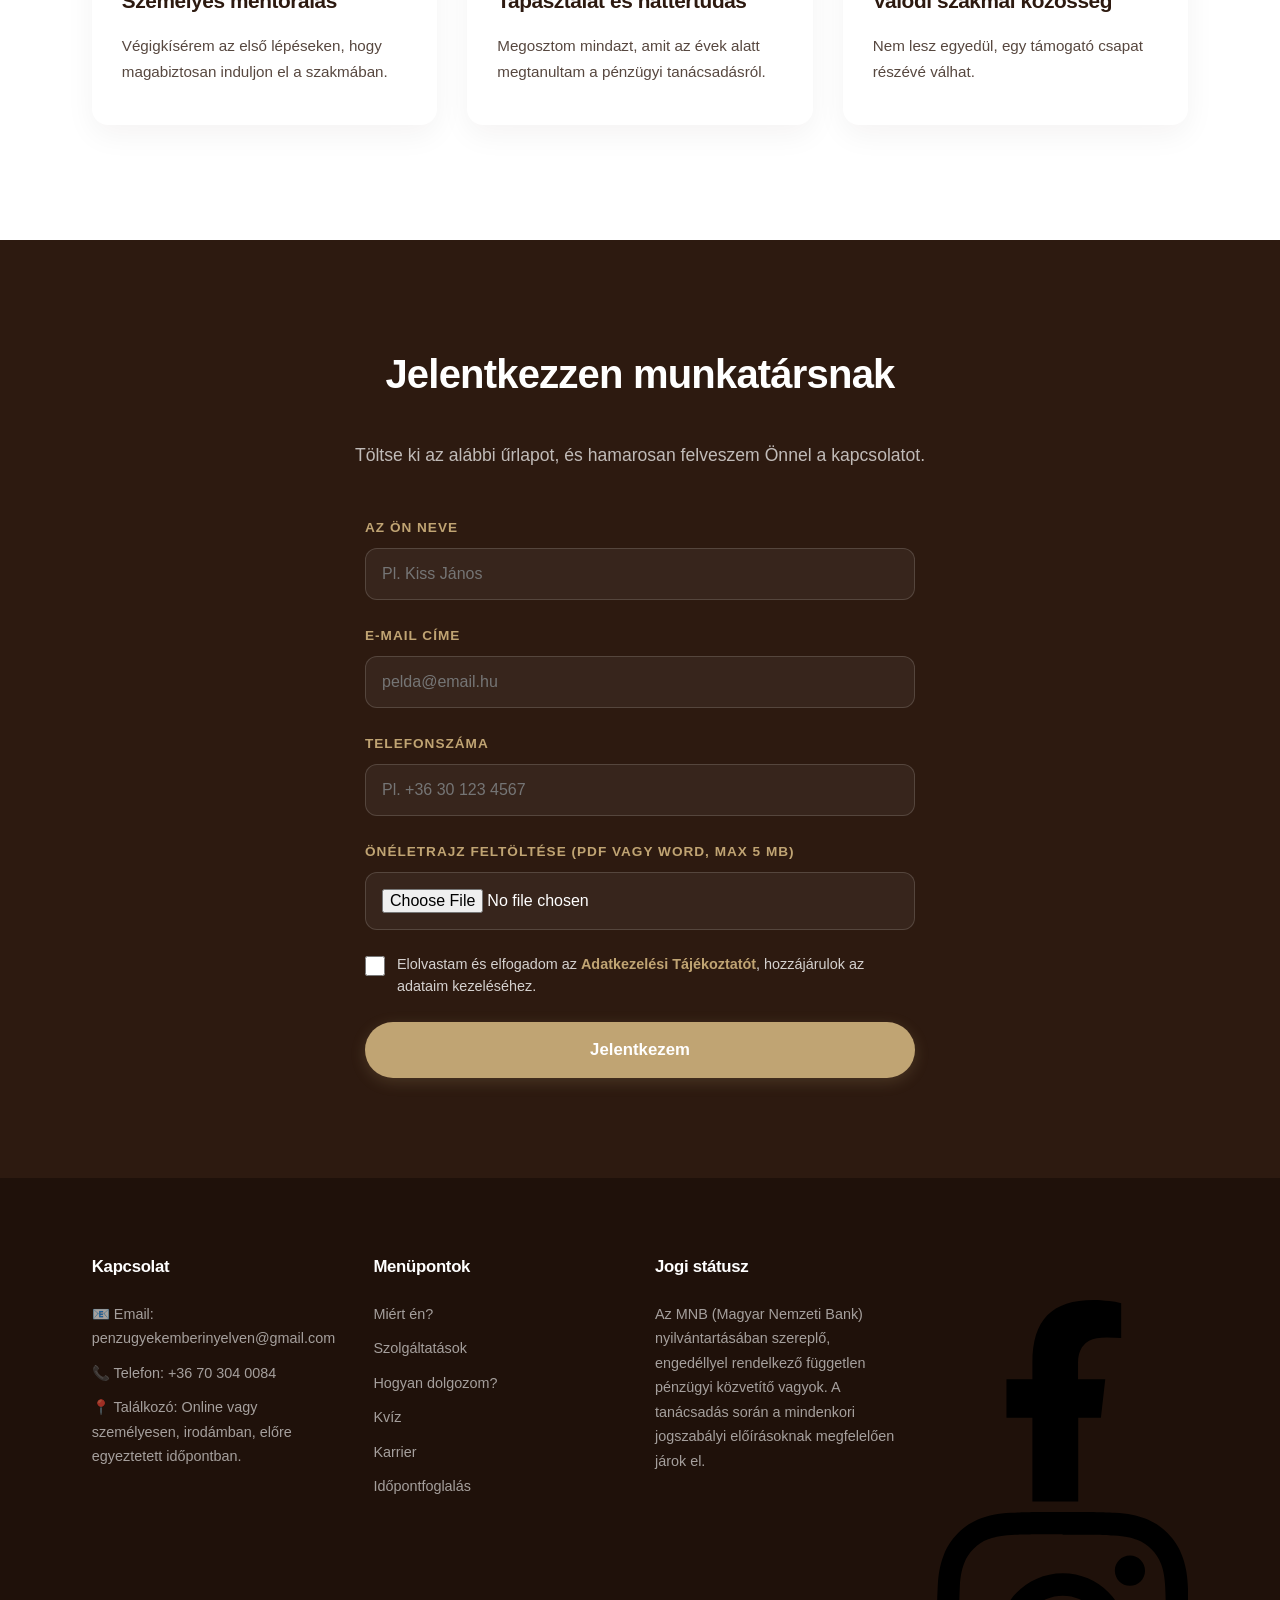
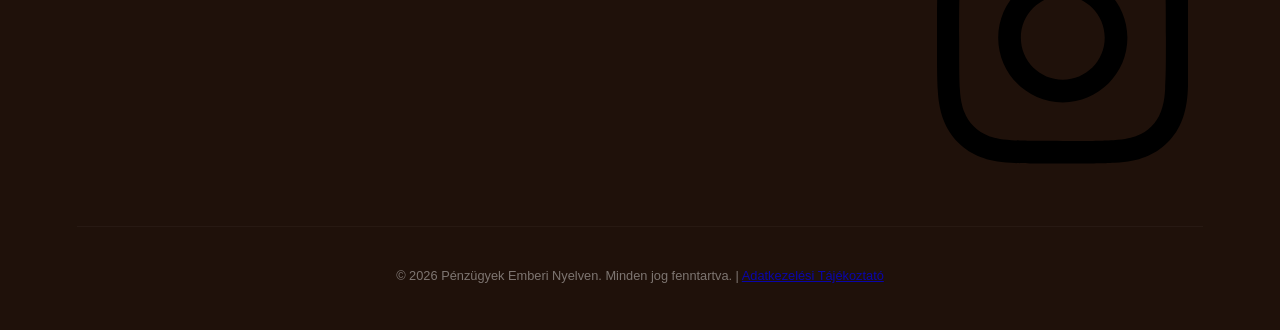
==== commit db4d8652: "Élő linkek kisbetűsre javítása (mobil Facebook in-app böngésző hiba javítása) A GitHub Pages URL kis" ====
--- a/karrier.html
+++ b/karrier.html
@@ -13,13 +13,13 @@
 <meta property="og:type" content="website">
 <meta property="og:title" content="Karrier a pénzügyek világában | Pénzügyek Emberi Nyelven">
 <meta property="og:description" content="Érdeklik a pénzügyek, és önálló, rugalmas karriert keres? Jelentkezzen pénzügyi tanácsadó munkatársnak, és induljon el mentorálással a szakmában.">
-<meta property="og:image" content="https://gaalbogi03-ui.github.io/penzugyek-emberi-nyelven/images/og-image.jpg">
-<meta property="og:url" content="https://gaalbogi03-ui.github.io/penzugyek-emberi-nyelven/karrier.html">
+<meta property="og:image" content="https://gaalboglarka.github.io/penzugyek-emberi-nyelven/images/og-image.jpg">
+<meta property="og:url" content="https://gaalboglarka.github.io/penzugyek-emberi-nyelven/karrier.html">
 <meta property="og:locale" content="hu_HU">
 <meta name="twitter:card" content="summary_large_image">
 <meta name="twitter:title" content="Karrier a pénzügyek világában | Pénzügyek Emberi Nyelven">
 <meta name="twitter:description" content="Érdeklik a pénzügyek, és önálló, rugalmas karriert keres? Jelentkezzen pénzügyi tanácsadó munkatársnak, és induljon el mentorálással a szakmában.">
-<meta name="twitter:image" content="https://gaalbogi03-ui.github.io/penzugyek-emberi-nyelven/images/og-image.jpg">
+<meta name="twitter:image" content="https://gaalboglarka.github.io/penzugyek-emberi-nyelven/images/og-image.jpg">
 
 <!-- Helyben tárolt Plus Jakarta Sans betűtípus (GDPR miatt nem Google szerverről töltődik be) -->
 <link href="fonts/plus-jakarta-sans.css" rel="stylesheet">
@@ -110,7 +110,7 @@
 <h2>Jelentkezzen munkatársnak</h2>
 <p>Töltse ki az alábbi űrlapot, és hamarosan felveszem Önnel a kapcsolatot.</p>
 
-<form id="career-form" action="https://api.web3forms.com/submit" method="POST">
+<form id="career-form" action="https://api.web3forms.com/submit" method="POST" enctype="multipart/form-data">
 <input type="hidden" name="access_key" value="3ff886d4-8d54-4756-86e4-f9f395a678a9">
 <input type="hidden" name="subject" value="Új karrier jelentkezés – Pénzügyek Emberi Nyelven">
 <input type="hidden" name="from_name" value="Pénzügyek Emberi Nyelven weboldal - Karrier">
@@ -129,6 +129,11 @@
 <div class="form-group">
 <label for="career-phone">Telefonszáma</label>
 <input type="tel" id="career-phone" name="phone" placeholder="Pl. +36 30 123 4567" required>
+</div>
+
+<div class="form-group">
+<label for="career-resume">Önéletrajz feltöltése (PDF vagy Word, max 5 MB)</label>
+<input type="file" id="career-resume" name="attachment" accept=".pdf,.doc,.docx" required>
 </div>
 
 <div class="checkbox-group">
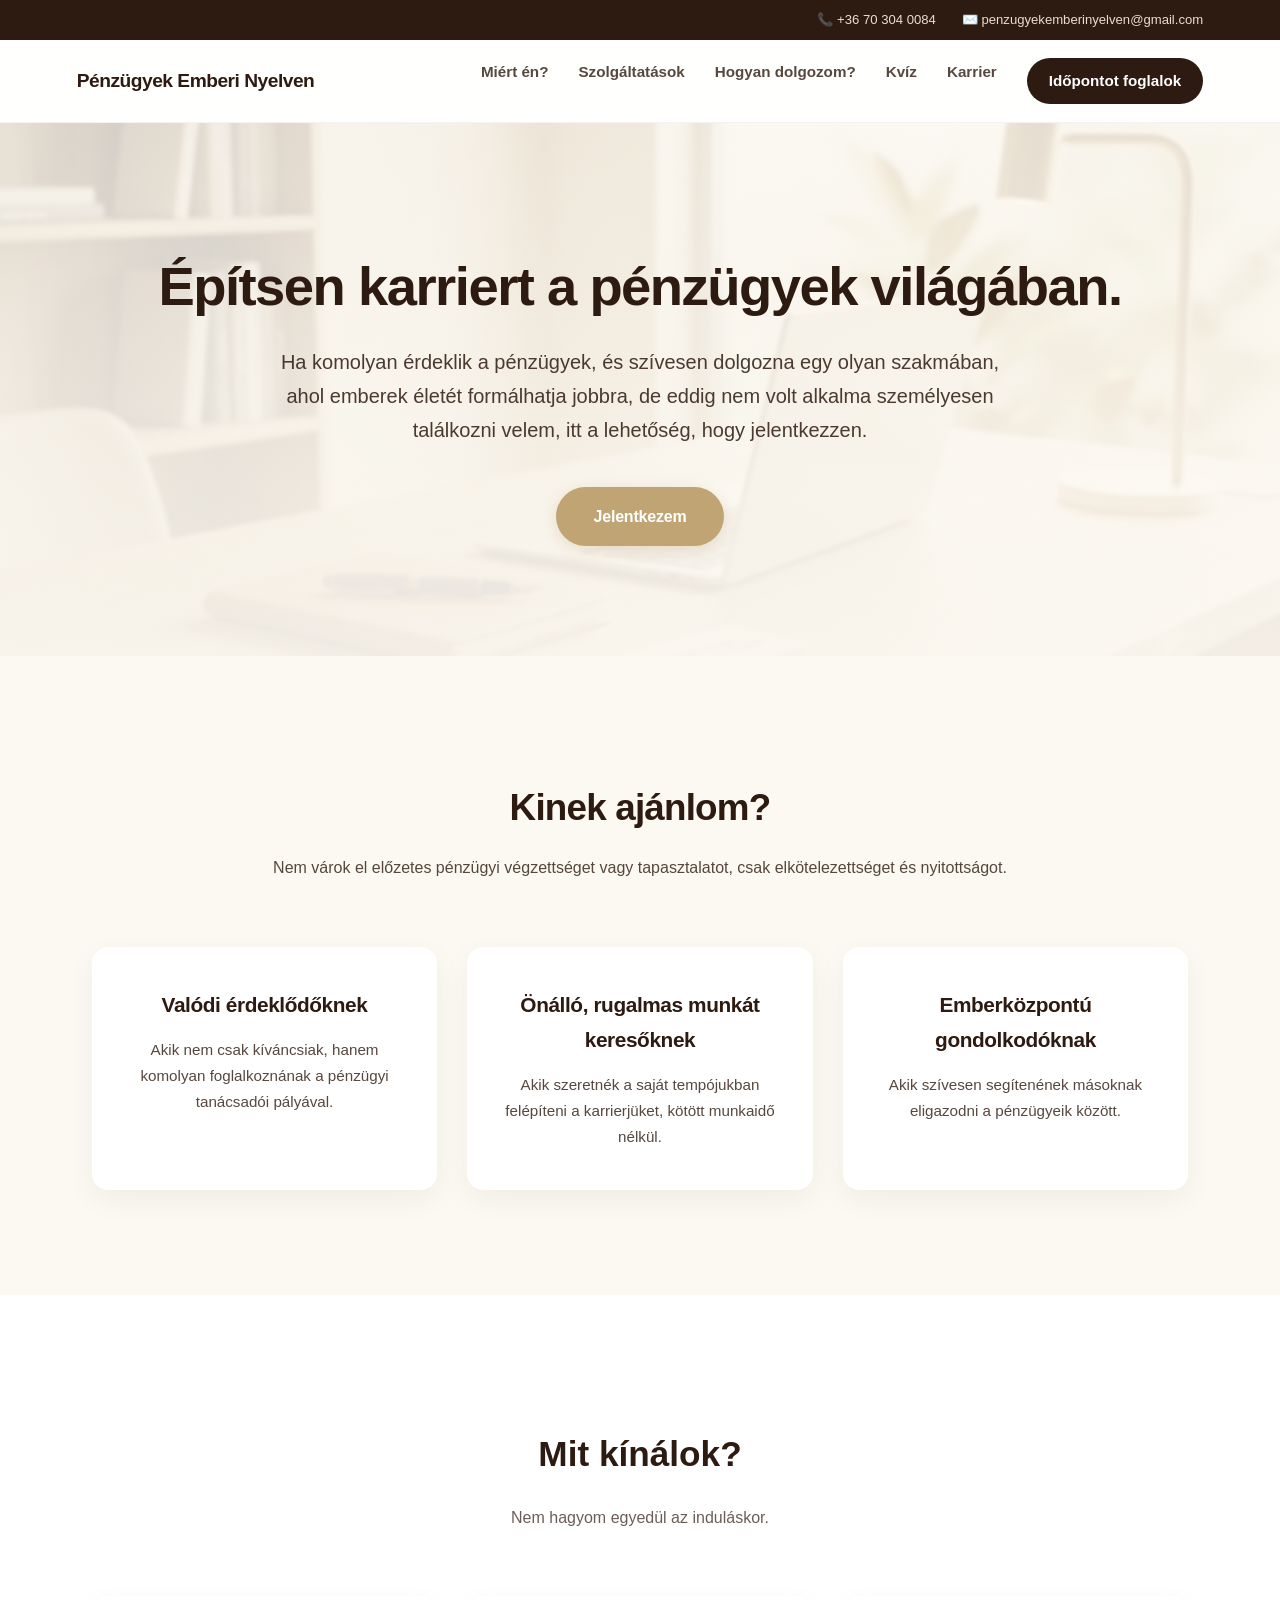
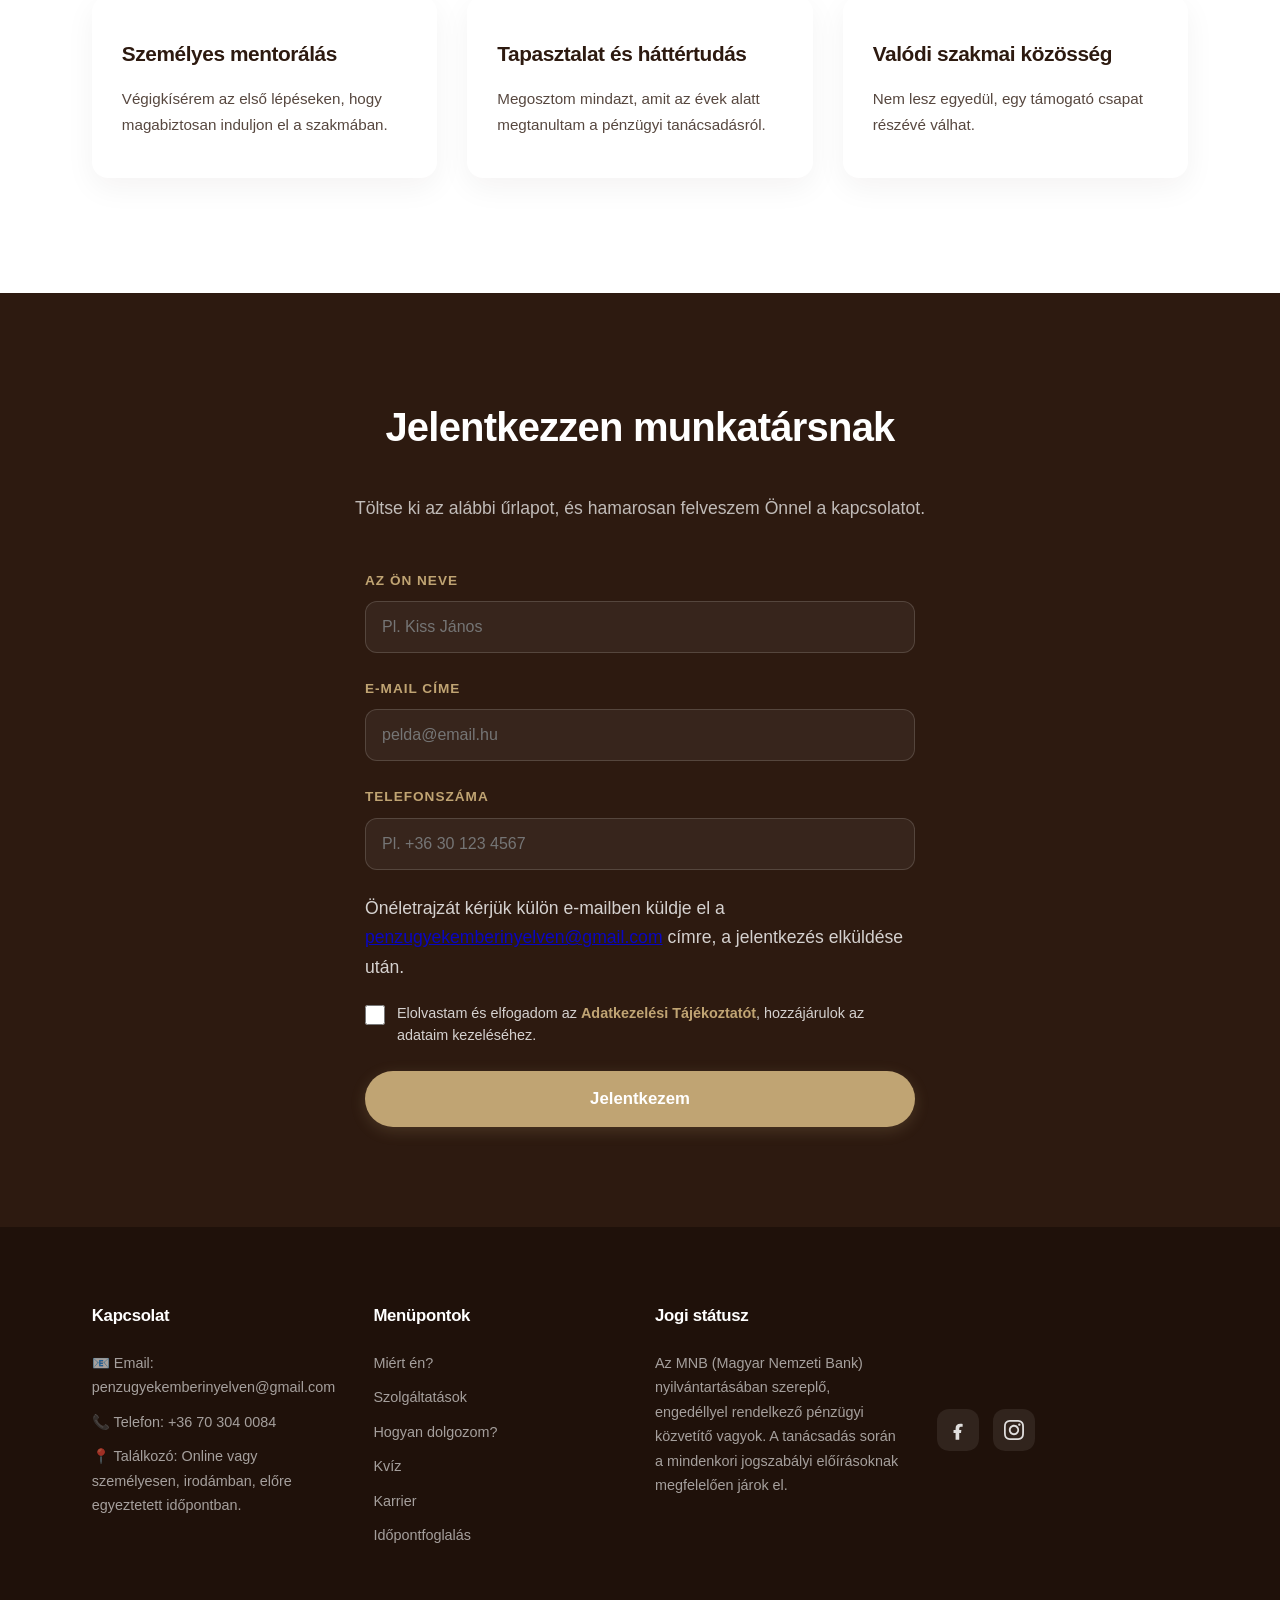
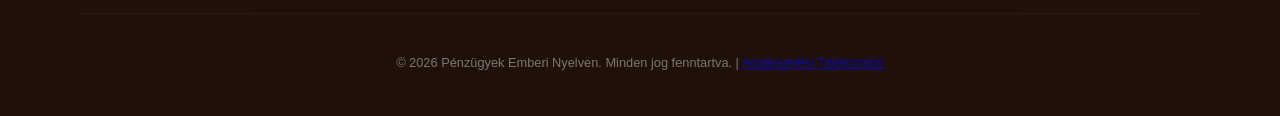
==== commit 07062eba: "Új megjelenés" ====
--- a/karrier.html
+++ b/karrier.html
@@ -28,6 +28,14 @@
 </head>
 <body>
 
+<!-- FELSŐ SÁV -->
+<div class="topbar">
+<div class="container">
+<a href="tel:+36703040084">📞 +36 70 304 0084</a>
+<a href="mailto:penzugyekemberinyelven@gmail.com">✉️ penzugyekemberinyelven@gmail.com</a>
+</div>
+</div>
+
 <!-- NAVIGÁCIÓ -->
 <nav class="navbar">
 <div class="container">
@@ -41,7 +49,7 @@
 <li><a href="index.html#folyamat">Hogyan dolgozom?</a></li>
 <li><a href="kviz.html">Kvíz</a></li>
 <li><a href="karrier.html">Karrier</a></li>
-<li><a href="index.html#kapcsolat">Időpontfoglalás</a></li>
+<li><a href="index.html#kapcsolat" class="nav-cta">Időpontot foglalok</a></li>
 </ul>
 </div>
 </nav>
@@ -110,7 +118,7 @@
 <h2>Jelentkezzen munkatársnak</h2>
 <p>Töltse ki az alábbi űrlapot, és hamarosan felveszem Önnel a kapcsolatot.</p>
 
-<form id="career-form" action="https://api.web3forms.com/submit" method="POST" enctype="multipart/form-data">
+<form id="career-form" action="https://api.web3forms.com/submit" method="POST">
 <input type="hidden" name="access_key" value="3ff886d4-8d54-4756-86e4-f9f395a678a9">
 <input type="hidden" name="subject" value="Új karrier jelentkezés – Pénzügyek Emberi Nyelven">
 <input type="hidden" name="from_name" value="Pénzügyek Emberi Nyelven weboldal - Karrier">
@@ -131,10 +139,7 @@
 <input type="tel" id="career-phone" name="phone" placeholder="Pl. +36 30 123 4567" required>
 </div>
 
-<div class="form-group">
-<label for="career-resume">Önéletrajz feltöltése (PDF vagy Word, max 5 MB)</label>
-<input type="file" id="career-resume" name="attachment" accept=".pdf,.doc,.docx" required>
-</div>
+<p style="opacity: 0.8;">Önéletrajzát kérjük külön e-mailben küldje el a <a href="mailto:penzugyekemberinyelven@gmail.com">penzugyekemberinyelven@gmail.com</a> címre, a jelentkezés elküldése után.</p>
 
 <div class="checkbox-group">
 <input type="checkbox" id="career-aszf" name="aszf" required>
@@ -169,7 +174,7 @@
 </div>
 <div class="footer-col">
 <h4>Jogi státusz</h4>
-<p>Az MNB (Magyar Nemzeti Bank) nyilvántartásában szereplő, engedéllyel rendelkező független pénzügyi közvetítő vagyok. A tanácsadás során a mindenkori jogszabályi előírásoknak megfelelően járok el.</p>
+<p>Az MNB (Magyar Nemzeti Bank) nyilvántartásában szereplő, engedéllyel rendelkező pénzügyi közvetítő vagyok. A tanácsadás során a mindenkori jogszabályi előírásoknak megfelelően járok el.</p>
 </div>
 <div class="footer-col footer-social">
 <a href="https://www.facebook.com/profile.php?id=61591757138707" target="_blank" rel="noopener" class="footer-social-icon" aria-label="Facebook">
--- a/styles.css
+++ b/styles.css
@@ -350,6 +350,59 @@
 margin: 0;
 }
 
+/* Csapat */
+.team {
+padding: 90px 0;
+background-color: var(--primary-bg);
+text-align: center;
+}
+
+.team .about-eyebrow {
+display: block;
+margin-bottom: 30px;
+}
+
+.team-grid {
+display: flex;
+justify-content: center;
+flex-wrap: wrap;
+gap: 28px;
+}
+
+.team-member {
+width: 100px;
+}
+
+.team-member img {
+width: 100%;
+aspect-ratio: 4 / 5;
+object-fit: cover;
+border-radius: 12px;
+box-shadow: var(--card-shadow);
+margin-bottom: 12px;
+transition: box-shadow 0.3s ease, transform 0.3s ease;
+}
+
+.team-member:hover img {
+box-shadow: var(--card-shadow-hover);
+transform: translateY(-4px);
+}
+
+.team-member h3 {
+font-size: 0.85rem;
+font-weight: 700;
+margin: 0 0 2px 0;
+letter-spacing: -0.1px;
+line-height: 1.25;
+}
+
+.team-role {
+font-size: 0.72rem;
+color: var(--accent-gold);
+font-weight: 600;
+margin: 0;
+}
+
 /* Szolgáltatások */
 .services {
 padding: 100px 0;
@@ -712,6 +765,36 @@
 color: var(--accent-gold);
 }
 
+.footer-social {
+display: flex;
+align-items: center;
+gap: 14px;
+}
+
+.footer-social a.footer-social-icon {
+width: 42px;
+height: 42px;
+border-radius: 12px;
+background: rgba(255, 255, 255, 0.08);
+display: flex;
+align-items: center;
+justify-content: center;
+color: rgba(255, 255, 255, 0.85);
+transition: all 0.2s ease;
+}
+
+.footer-social-icon svg {
+width: 20px;
+height: 20px;
+fill: currentColor;
+}
+
+.footer-social a.footer-social-icon:hover {
+background: var(--accent-gold);
+color: #1F110A;
+transform: translateY(-3px);
+}
+
 .footer-legal {
 text-align: center;
 padding-top: 25px;
@@ -834,23 +917,39 @@
 }
 
 .quiz-options {
-display: flex;
-flex-direction: column;
-gap: 14px;
+display: grid;
+grid-template-columns: 1fr 1fr;
+gap: 12px;
 }
 
 .quiz-option {
-padding: 18px 22px;
-border-radius: 14px;
+padding: 18px 14px;
+border-radius: 18px;
 border: 1.5px solid rgba(45, 26, 16, 0.1);
 background: var(--primary-bg);
 cursor: pointer;
 font-weight: 600;
-font-size: 1rem;
+font-size: 0.9rem;
+line-height: 1.35;
 font-family: inherit;
-text-align: left;
+text-align: center;
 color: var(--dark-text);
 transition: all 0.25s ease;
+display: flex;
+flex-direction: column;
+align-items: center;
+justify-content: center;
+gap: 8px;
+min-height: 96px;
+}
+
+.quiz-option-icon {
+font-size: 1.8rem;
+line-height: 1;
+}
+
+.quiz-option-label {
+font-size: 0.9rem;
 }
 
 .quiz-option:hover {
@@ -896,6 +995,14 @@
 padding: 18px 22px;
 background-color: var(--primary-bg);
 border-radius: 14px;
+}
+
+.quiz-disclaimer {
+font-size: 0.85rem;
+font-style: italic;
+opacity: 0.6;
+margin-bottom: 28px;
+text-align: center;
 }
 
 .quiz-lead-intro {
@@ -1029,6 +1136,13 @@
 .quiz-card {
 padding: 30px 22px;
 }
+.quiz-options {
+grid-template-columns: 1fr;
+}
+.quiz-option {
+min-height: unset;
+padding: 16px;
+}
 .quiz-header h1 {
 font-size: 2rem;
 }
@@ -1036,3 +1150,305 @@
 padding: 40px 24px;
 }
 }
+
+
+/* =====================================================
+   ÚJ MEGJELENÉS (2026. november) - a meglévő színekre építve
+   ===================================================== */
+
+/* Felső sáv */
+.topbar {
+background-color: var(--dark-text);
+color: #E9DDD1;
+font-size: 0.82rem;
+}
+.topbar .container {
+display: flex;
+justify-content: flex-end;
+gap: 26px;
+padding: 9px 0;
+}
+.topbar a {
+color: inherit;
+text-decoration: none;
+}
+.topbar a:hover {
+color: var(--accent-gold);
+}
+
+/* Menü időpontfoglaló gombja */
+.nav-links a.nav-cta {
+display: inline-block;
+background-color: var(--dark-text);
+color: #ffffff;
+opacity: 1;
+padding: 10px 22px;
+border-radius: 50px;
+transition: background-color 0.2s ease;
+}
+.nav-links a.nav-cta:hover {
+background-color: var(--accent-gold-hover);
+}
+
+/* Hero: szöveg balra, portré jobbra */
+.hero.hero-split {
+padding: 0;
+text-align: left;
+background-color: var(--dark-text);
+color: var(--primary-bg);
+}
+.hero-grid {
+display: grid;
+grid-template-columns: 1.1fr 1fr;
+gap: 56px;
+align-items: center;
+padding: 64px 0 104px 0;
+}
+.hero-eyebrow {
+display: block;
+color: var(--accent-gold);
+font-weight: 700;
+text-transform: uppercase;
+letter-spacing: 1.5px;
+font-size: 0.85rem;
+margin-bottom: 14px;
+}
+.hero.hero-split h1 {
+color: var(--primary-bg);
+font-size: 3.8rem;
+line-height: 1.1;
+letter-spacing: -1.5px;
+margin: 0 0 8px 0;
+}
+.hero.hero-split .hero-role {
+font-size: 1.3rem;
+font-weight: 600;
+color: #E9DDD1;
+opacity: 1;
+margin: 0 0 18px 0;
+max-width: none;
+}
+.hero.hero-split .hero-lead {
+font-size: 1.1rem;
+color: #E9DDD1;
+opacity: 0.9;
+max-width: 540px;
+margin: 0 0 34px 0;
+}
+.hero-actions {
+display: flex;
+flex-wrap: wrap;
+gap: 14px;
+}
+.btn.btn-outline {
+background-color: transparent;
+color: var(--primary-bg);
+border: 1.5px solid rgba(252, 249, 242, 0.7);
+box-shadow: none;
+padding: 14.5px 34px;
+}
+.btn.btn-outline:hover {
+background-color: rgba(252, 249, 242, 0.12);
+box-shadow: none;
+}
+.hero-photo img {
+display: block;
+width: 100%;
+max-height: 520px;
+object-fit: cover;
+object-position: 50% 15%;
+border-radius: 28px;
+}
+
+/* Bizalmi pontok a hero alatt */
+.trust-strip {
+position: relative;
+z-index: 3;
+margin-top: -56px;
+}
+.trust-grid {
+display: grid;
+grid-template-columns: repeat(3, 1fr);
+background-color: var(--white-bg);
+border-radius: 20px;
+box-shadow: var(--card-shadow-hover);
+}
+.trust-item {
+padding: 28px 32px;
+border-right: 1px solid rgba(45, 26, 16, 0.08);
+}
+.trust-item:last-child {
+border-right: none;
+}
+.trust-item h3 {
+font-size: 1.1rem;
+font-weight: 700;
+margin: 0 0 6px 0;
+letter-spacing: -0.3px;
+}
+.trust-item p {
+font-size: 0.92rem;
+opacity: 0.8;
+margin: 0;
+}
+.intro.intro-lead {
+padding-top: 80px;
+}
+
+/* Csapat: nagyobb képek */
+.team-member {
+width: 190px;
+}
+.team-member h3 {
+font-size: 1rem;
+}
+.team-role {
+font-size: 0.85rem;
+}
+
+/* Szolgáltatások: hat fotós kártya */
+.svc-grid {
+display: grid;
+grid-template-columns: repeat(3, 1fr);
+gap: 24px;
+align-items: start;
+}
+.svc-card {
+background-color: var(--primary-bg);
+border-radius: 20px;
+overflow: hidden;
+border: 1px solid rgba(45, 26, 16, 0.06);
+text-align: left;
+transition: transform 0.4s cubic-bezier(0.16, 1, 0.3, 1), box-shadow 0.4s ease;
+}
+.svc-card:hover {
+transform: translateY(-4px);
+box-shadow: var(--card-shadow-hover);
+}
+.svc-img {
+height: 230px;
+overflow: hidden;
+}
+.svc-img img {
+width: 100%;
+height: 100%;
+object-fit: cover;
+display: block;
+}
+.svc-body {
+padding: 26px 26px 24px 26px;
+}
+.svc-body h3 {
+font-size: 1.25rem;
+font-weight: 700;
+margin: 0 0 8px 0;
+letter-spacing: -0.4px;
+}
+.svc-body p {
+margin: 0 0 14px 0;
+opacity: 0.85;
+font-size: 0.95rem;
+}
+.svc-more {
+background: none;
+border: none;
+padding: 0;
+font-family: inherit;
+font-weight: 700;
+font-size: 0.92rem;
+color: var(--accent-gold-hover);
+cursor: pointer;
+}
+.svc-more::after {
+content: " ▼";
+font-size: 0.75em;
+}
+.svc-card.active .svc-more::after {
+content: " ▲";
+}
+.svc-details {
+max-height: 0;
+overflow: hidden;
+opacity: 0;
+transition: max-height 0.4s cubic-bezier(0.16, 1, 0.3, 1), opacity 0.3s ease;
+}
+.svc-card.active .svc-details {
+max-height: 900px;
+opacity: 1;
+margin-top: 16px;
+padding-top: 16px;
+border-top: 1px solid rgba(45, 26, 16, 0.1);
+}
+.svc-details ul {
+padding-left: 20px;
+margin: 0;
+}
+.svc-details li {
+margin-bottom: 10px;
+font-size: 0.92rem;
+opacity: 0.9;
+}
+
+@media (max-width: 900px) {
+.hero-grid {
+grid-template-columns: 1fr;
+gap: 32px;
+padding: 40px 0 90px 0;
+}
+.hero-photo {
+order: -1;
+}
+.hero-photo img {
+max-height: 380px;
+}
+.hero.hero-split h1 {
+font-size: 2.8rem;
+}
+.trust-grid {
+grid-template-columns: 1fr;
+}
+.trust-item {
+border-right: none;
+border-bottom: 1px solid rgba(45, 26, 16, 0.08);
+}
+.trust-item:last-child {
+border-bottom: none;
+}
+.svc-grid {
+grid-template-columns: 1fr 1fr;
+}
+}
+
+@media (max-width: 768px) {
+.topbar {
+display: none;
+}
+.btn.btn-outline,
+.hero-actions .btn {
+display: block;
+width: 100%;
+text-align: center;
+box-sizing: border-box;
+}
+.nav-links a.nav-cta {
+margin: 6px 0;
+}
+.team-member {
+width: 150px;
+}
+}
+
+@media (max-width: 560px) {
+.svc-grid {
+grid-template-columns: 1fr;
+}
+.svc-img {
+height: 210px;
+}
+}
+
+/* Képkivágások a kártyákon */
+.svc-card:nth-child(2) .svc-img img { object-position: 50% 40%; }
+.svc-card:nth-child(4) .svc-img img { object-position: 50% 58%; }
+.svc-card:nth-child(5) .svc-img img { object-position: 50% 55%; }
+.svc-card:nth-child(6) .svc-img img { object-position: 50% 55%; }
